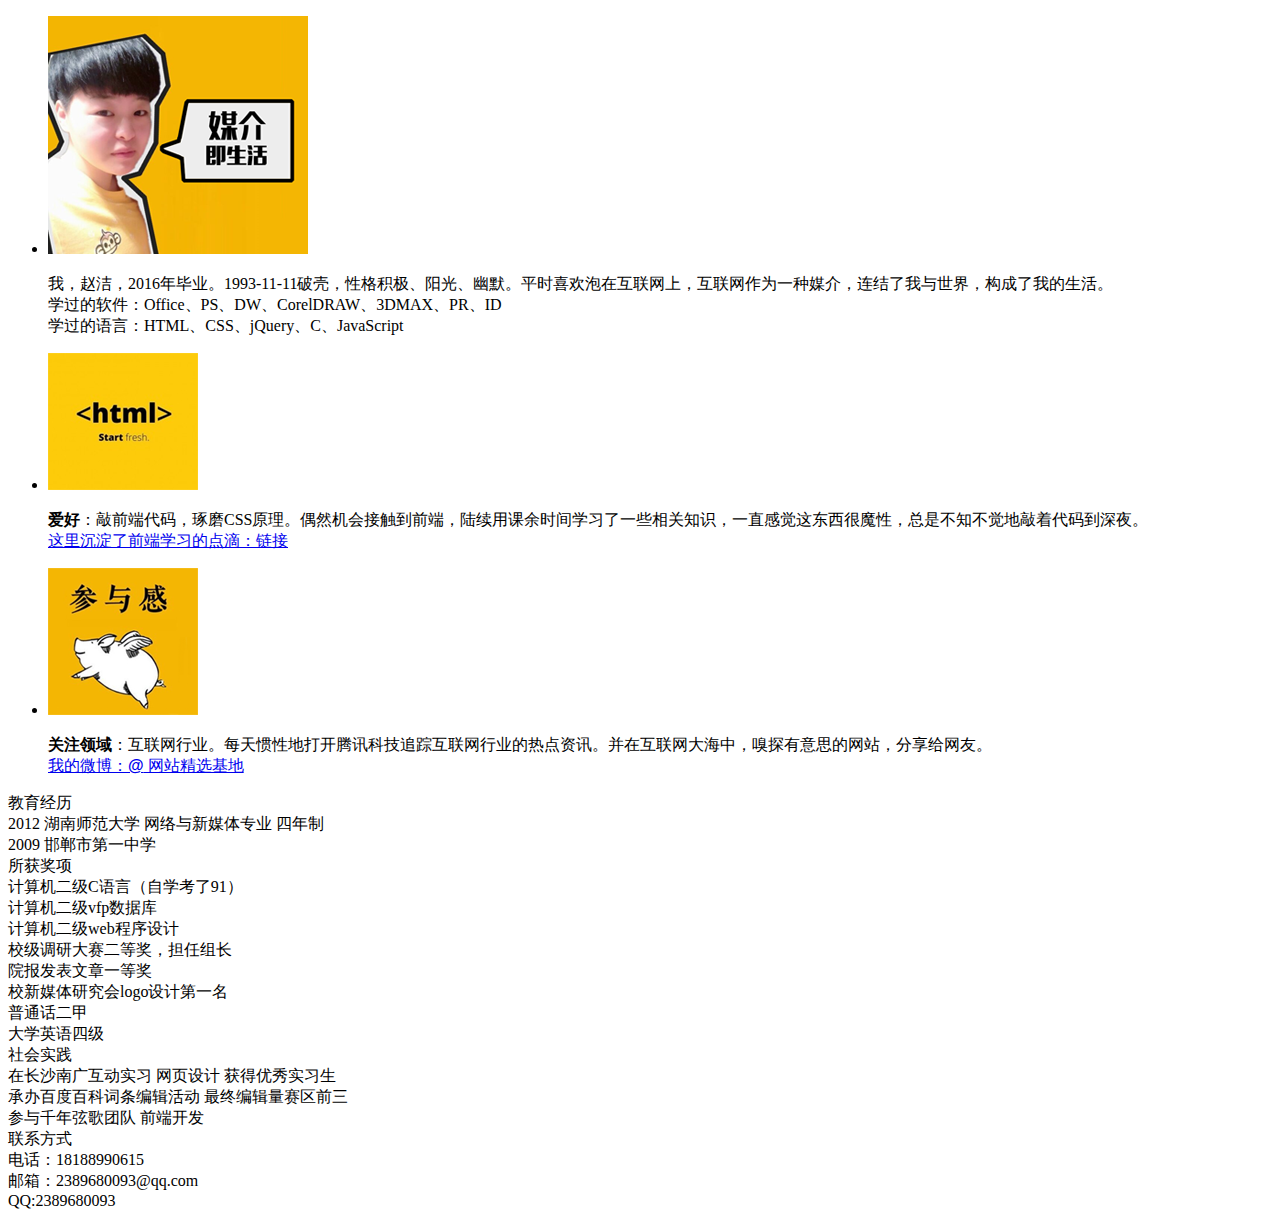
==== index.html @ ad36ebec "change" ====
<!doctype html>
<html lang="en">
<head>
	<meta charset="UTF-8">
	<title>简历页面</title>
	<link rel="stylesheet" type="text/css" href="stylesheets/style.css">
</head>
<body>
	<div class="head"></div>
	<div class="main">
		<div class="main_h">
			<div id="wrap">
	    	<ul>
		        <li id="left"><img src='images/main_h1.png' /><p>
					我，赵洁，2016年毕业。1993-11-11破壳，性格积极、阳光、幽默。平时喜欢泡在互联网上，互联网作为一种媒介，连结了我与世界，构成了我的生活。<br/>
					<span title='office办公、photoshop,dreamweaver,CorelDRAW,3DMAX,premier,Indesign'>学过的软件：Office、PS、DW、CorelDRAW、3DMAX、PR、ID<br/>
					学过的语言：HTML、CSS、jQuery、C、JavaScript</span>
		        </p></li>
		        <li id="center"><img src='images/main_h2.png' /><p>
		        	<b>爱好</b>：敲前端代码，琢磨CSS原理。偶然机会接触到前端，陆续用课余时间学习了一些相关知识，一直感觉这东西很魔性，总是不知不觉地敲着代码到深夜。
		        	<br/>
		        	<a href="http://www.w3cfuns.com/home.php?mod=space&uid=5464464&do=blog&view=me&from=space" target="_blank">这里沉淀了前端学习的点滴：链接
		        	<span class="span_mouseover"></span>
		        	</a>
		        </p></li>
		        <li id="right"><img src='images/main_h3.png' /><p>
		        	<b>关注领域</b>：互联网行业。每天惯性地打开腾讯科技追踪互联网行业的热点资讯。并在互联网大海中，嗅探有意思的网站，分享给网友。
		        	<br/>
		        	<a href="http://www.weibo.com/wangzhanjingxuanjidi" target="_blank">我的微博：<b style='font-family:"arial"'>@</b> 网站精选基地
		        	<span class="span_mouseover"></span>
		        	</a>
		        </p></li>
	    	</ul>
    		</div>
		</div>
		<div class="main_con">
			<div class='photo'></div>
			<div class="main_wrap">
				<div class="edu">
					<div class="edu_left left_font">教育经历</div>
					<div class="edu_right">
					<span class="year_tips">2012</span>
					湖南师范大学 网络与新媒体专业 四年制<br/>
					<span class="year_tips">2009</span>
					邯郸市第一中学
					<br/>
					</div>
				</div>
				<div class="award">
					<div class="photo_s ps1"></div>
					<div class="award_left left_font">所获奖项</div>
					<div class="award_right">
					计算机二级C语言（自学考了91）<br/>
					计算机二级vfp数据库<br/>
					计算机二级web程序设计<br/>
					校级调研大赛二等奖，担任组长<br/>
					院报发表文章一等奖<br/>
					校新媒体研究会logo设计第一名<br/>
					普通话二甲<br/>
					大学英语四级<br/>

					</div>
				</div>
				<div class="pratice">
					<div class="photo_s ps2"></div>
					<div class="pratice_left left_font">社会实践</div>
					<div class="pratice_right">
					在长沙南广互动实习 网页设计 获得优秀实习生<br/>
					承办百度百科词条编辑活动 最终编辑量赛区前三<br/>
					参与千年弦歌团队 前端开发<br/>
					</div>
				</div>
				<div class="tel">
					<div class="photo_s ps3"></div>
					<div class="tel_left left_font">联系方式</div>
					<div class="tel_right">
					电话：18188990615<br/>
					邮箱：2389680093@qq.com<br/>
					QQ:2389680093<br/>
					
					</div>
				</div>
			</div>
		</div>
	</div>
	<div class="foot">
	</div>
</body>
</html>
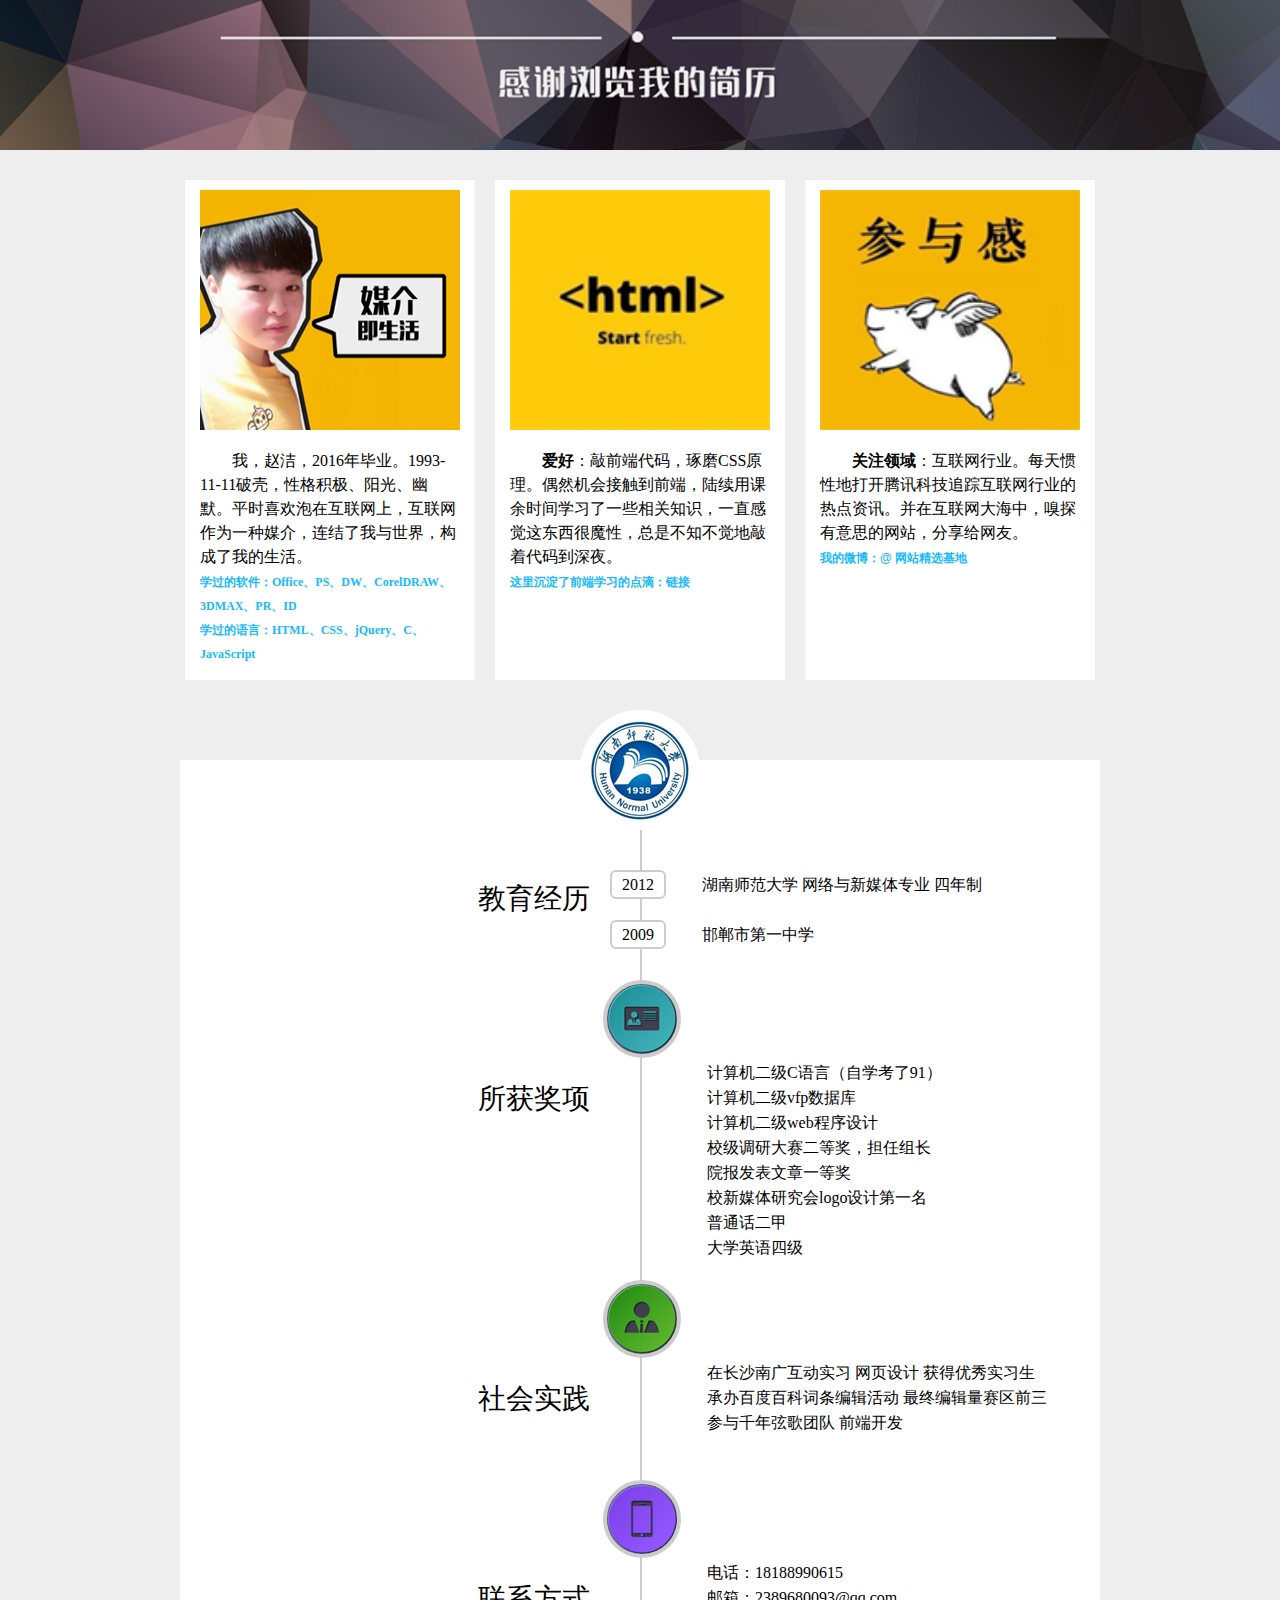
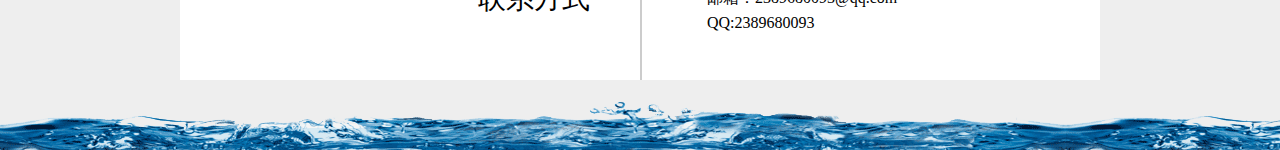
==== commit 8f0ea26d: "Merge remote-tracking branch 'origin/master'" ====
--- a/index.html
+++ b/index.html
@@ -3,7 +3,7 @@
 <head>
 	<meta charset="UTF-8">
 	<title>简历页面</title>
-	<link rel="stylesheet" type="text/css" href="stylesheets/style.css">
+	<link rel="stylesheet" type="text/css" href="stylesheets/styles.css">
 </head>
 <body>
 	<div class="head"></div>
--- a/stylesheets/styles.css
+++ b/stylesheets/styles.css
@@ -0,0 +1,208 @@
+*{margin:0; padding: 0; }
+.head{width:100%;
+	height: 150px;
+	 background:url('../images/8.png') no-repeat;
+	 background-attachment: fixed; 
+	 background-size:contain;
+	 position: relative;
+	}
+.head p{color: yellow; font-size: 30px;
+		display: inline-block;
+		position: absolute;
+		top: 50%;left: 50%;
+		margin-left: -120px;
+		margin-top:-20px;
+		}
+.main{
+	width: 100%;
+	height: auto;
+}
+.main_h{
+	width: 100%;
+	margin:0 auto;
+	height:auto;
+	background:#eee;
+	padding-bottom: 80px;
+}
+.main_h #wrap #left span{
+	font-size: 12px; line-height: 12px; color: rgba(23,186,255,1);
+	 font-weight: bolder;
+}
+ #wrap{ width: 930px;  margin: 0 auto; overflow: hidden; padding-top: 20px;
+ 	height: auto;}
+.main_h ul{list-style: none; padding: 0; margin: 0;  }
+.main_h li{background: white; width: 290px; 
+	float: left; margin:10px 10px; padding-bottom: 1000px; margin-bottom: -1000px;
+	 text-align: center; padding-top: 10px; }
+.main_h img{height: 240px; width: 260px;}
+.main_h p{text-align:left; padding: 15px; text-indent: 2em; font-size: 16px;
+line-height: 24px;}
+.main_h p a{text-decoration: none; color: rgba(23,186,255,1); font-weight: bolder;
+font-size: 12px; position: relative;}
+.span_mouseover{position:absolute; top:15px; left: 0; width: 0px; height: 2px;
+ background-color:rgba(23,186,255,1); transition:0.5s; }
+a:hover .span_mouseover{width: 100%;}
+
+.main_con{
+	width: 100%;
+	height: auto;
+	position: relative;
+	background: #eee;
+	padding-bottom: 20px;
+	font-family: '微软雅黑';
+}
+.photo{
+	height: 100px;
+	width: 100px;
+	background:url('../images/p1.png');
+	background-size: cover;
+	border-radius: 50%;
+	border: 10px solid white;
+	position: absolute;
+	top:-50px;
+	left: 50%;
+	margin-left: -60px;
+}
+.main_con .main_wrap{
+	margin: 0 auto;
+	/*border: 2px solid red;*/
+	width: 920px;
+/*	height: 1000px;
+*/	height: auto;
+	background: white;
+		
+}
+.main_con .main_wrap .edu{
+	width: 100%;
+	height: 150px;
+	padding-top: 70px;
+}
+.main_con .main_wrap .edu .edu_left{
+	width: 50%;
+	height: 100%;
+	float: left;
+	text-align: right;
+	padding: 10px 50px;
+	padding-top: 50px;
+	box-sizing:border-box;
+}
+.main_con .main_wrap .edu .edu_right{
+	width: 50%;
+	height: 100%;
+	float: left;
+	line-height: 50px;
+	border-left: 2px solid #ccc;
+	padding-top: 30px;
+	box-sizing:border-box;
+}
+.year_tips{
+	
+	position: relative;
+	left: -32px;
+	border: solid 2px #ccc;
+	background: #ffffff;
+	padding: 4px 10px;
+	border-radius: 6px;
+}
+.main_con .main_wrap .award{
+	width: 100%;
+	height: 300px;
+	position:relative;
+	
+}
+.main_con .main_wrap .award .award_left{
+	width: 50%;
+	height: 100%;
+	float: left;
+	text-align: right;
+	padding: 100px 50px;
+	box-sizing:border-box;
+
+}
+.main_con .main_wrap .award .award_right{
+	width: 50%;
+	height: 100%;
+	float: left;
+	line-height: 25px;
+	border-left: 2px solid #ccc;
+	padding-left: 65px;
+	padding-top: 80px;
+	box-sizing:border-box;
+}
+.photo_s{
+	height: 70px;
+	width: 70px;
+	border-radius: 50%;
+	border: 4px solid #ccc;
+	position: absolute;
+	left: 50%;
+	margin-left: -37.5px;
+}
+.ps1{
+	background:url('../images/p2.png');
+	background-size: cover;
+}
+.ps2{
+	background:url('../images/p3.png');
+	background-size: cover;
+}
+.ps3{
+	background:url('../images/p4.png');
+	background-size: cover;
+}
+.main_con .main_wrap .pratice{
+	width: 100%;
+	height: 200px;
+	position:relative;
+}
+.main_con .main_wrap .pratice .pratice_left{
+	width: 50%;
+	height: 100%;
+	float: left;
+	text-align: right;
+	padding: 100px 50px;
+	box-sizing:border-box;
+
+}
+.main_con .main_wrap .pratice .pratice_right{
+	width: 50%;
+	height: 100%;
+	float: left;
+	line-height: 25px;
+	border-left: 2px solid #ccc;
+	padding-left: 65px;
+	padding-top: 80px;
+	box-sizing:border-box;
+}
+.main_con .main_wrap .tel{
+	width: 100%;
+	height: 200px;
+	position:relative;
+}
+.main_con .main_wrap .tel .tel_left{
+	width: 50%;
+	height: 100%;
+	float: left;
+	text-align: right;
+	padding: 100px 50px;
+	box-sizing:border-box;
+
+}
+.main_con .main_wrap .tel .tel_right{
+	width: 50%;
+	height: 100%;
+	float: left;
+	line-height: 25px;
+	border-left: 2px solid #ccc;
+	padding-left: 65px;
+	padding-top: 80px;
+	box-sizing:border-box;
+}
+.left_font{
+	font-size: 28px;
+}
+
+.foot{
+	height: 50px;
+	background: url('../images/foot_top.png');
+}
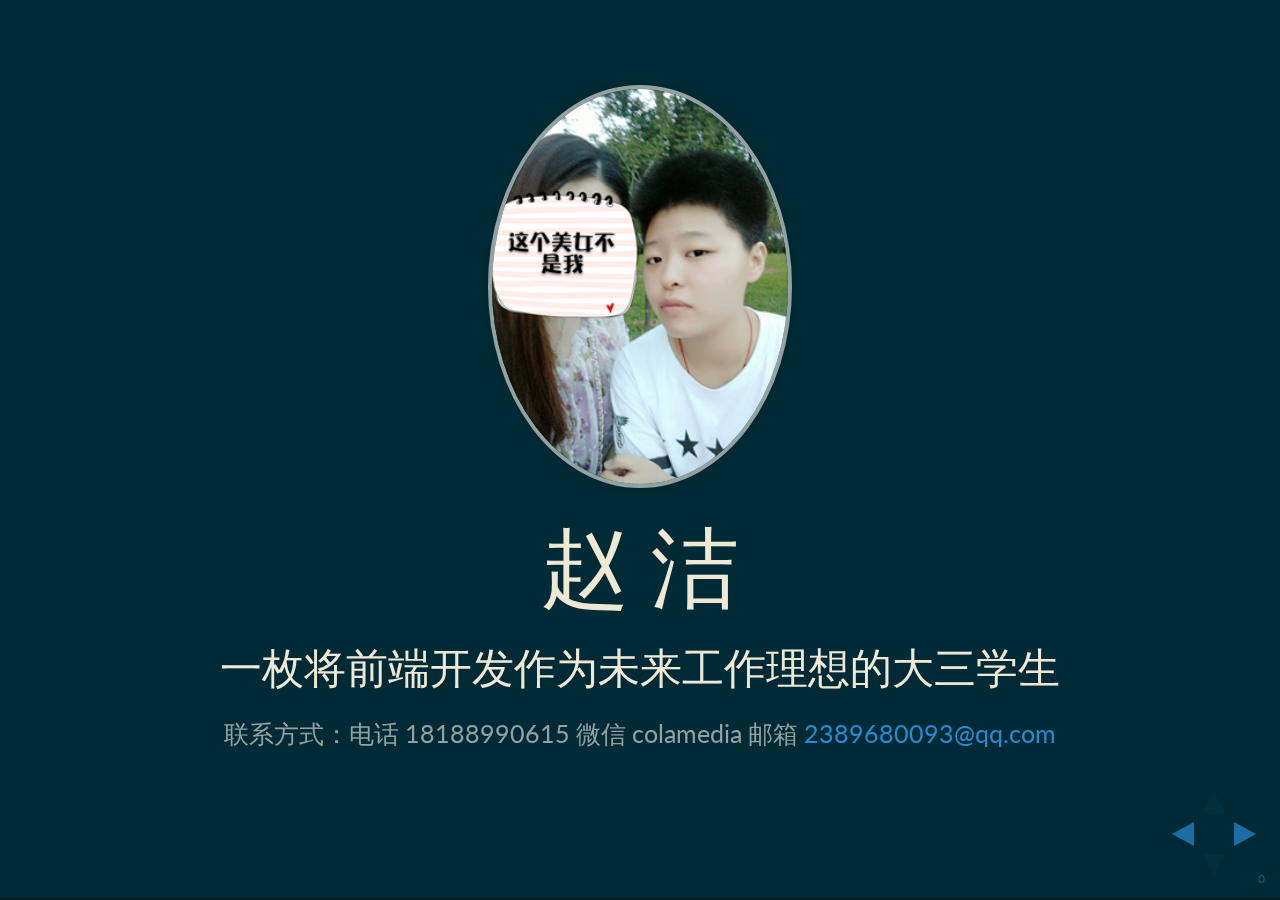
==== commit 338808f1: "new resume" ====
--- a/index.html
+++ b/index.html
@@ -1,89 +1,125 @@
 <!doctype html>
 <html lang="en">
-<head>
-	<meta charset="UTF-8">
-	<title>简历页面</title>
-	<link rel="stylesheet" type="text/css" href="stylesheets/styles.css">
-</head>
-<body>
-	<div class="head"></div>
-	<div class="main">
-		<div class="main_h">
-			<div id="wrap">
-	    	<ul>
-		        <li id="left"><img src='images/main_h1.png' /><p>
-					我，赵洁，2016年毕业。1993-11-11破壳，性格积极、阳光、幽默。平时喜欢泡在互联网上，互联网作为一种媒介，连结了我与世界，构成了我的生活。<br/>
-					<span title='office办公、photoshop,dreamweaver,CorelDRAW,3DMAX,premier,Indesign'>学过的软件：Office、PS、DW、CorelDRAW、3DMAX、PR、ID<br/>
-					学过的语言：HTML、CSS、jQuery、C、JavaScript</span>
-		        </p></li>
-		        <li id="center"><img src='images/main_h2.png' /><p>
-		        	<b>爱好</b>：敲前端代码，琢磨CSS原理。偶然机会接触到前端，陆续用课余时间学习了一些相关知识，一直感觉这东西很魔性，总是不知不觉地敲着代码到深夜。
-		        	<br/>
-		        	<a href="http://www.w3cfuns.com/home.php?mod=space&uid=5464464&do=blog&view=me&from=space" target="_blank">这里沉淀了前端学习的点滴：链接
-		        	<span class="span_mouseover"></span>
-		        	</a>
-		        </p></li>
-		        <li id="right"><img src='images/main_h3.png' /><p>
-		        	<b>关注领域</b>：互联网行业。每天惯性地打开腾讯科技追踪互联网行业的热点资讯。并在互联网大海中，嗅探有意思的网站，分享给网友。
-		        	<br/>
-		        	<a href="http://www.weibo.com/wangzhanjingxuanjidi" target="_blank">我的微博：<b style='font-family:"arial"'>@</b> 网站精选基地
-		        	<span class="span_mouseover"></span>
-		        	</a>
-		        </p></li>
-	    	</ul>
-    		</div>
-		</div>
-		<div class="main_con">
-			<div class='photo'></div>
-			<div class="main_wrap">
-				<div class="edu">
-					<div class="edu_left left_font">教育经历</div>
-					<div class="edu_right">
-					<span class="year_tips">2012</span>
-					湖南师范大学 网络与新媒体专业 四年制<br/>
-					<span class="year_tips">2009</span>
-					邯郸市第一中学
-					<br/>
-					</div>
-				</div>
-				<div class="award">
-					<div class="photo_s ps1"></div>
-					<div class="award_left left_font">所获奖项</div>
-					<div class="award_right">
-					计算机二级C语言（自学考了91）<br/>
-					计算机二级vfp数据库<br/>
-					计算机二级web程序设计<br/>
-					校级调研大赛二等奖，担任组长<br/>
-					院报发表文章一等奖<br/>
-					校新媒体研究会logo设计第一名<br/>
-					普通话二甲<br/>
-					大学英语四级<br/>
 
-					</div>
-				</div>
-				<div class="pratice">
-					<div class="photo_s ps2"></div>
-					<div class="pratice_left left_font">社会实践</div>
-					<div class="pratice_right">
-					在长沙南广互动实习 网页设计 获得优秀实习生<br/>
-					承办百度百科词条编辑活动 最终编辑量赛区前三<br/>
-					参与千年弦歌团队 前端开发<br/>
-					</div>
-				</div>
-				<div class="tel">
-					<div class="photo_s ps3"></div>
-					<div class="tel_left left_font">联系方式</div>
-					<div class="tel_right">
-					电话：18188990615<br/>
-					邮箱：2389680093@qq.com<br/>
-					QQ:2389680093<br/>
-					
-					</div>
-				</div>
+	<head>
+		<meta charset="utf-8">
+
+		<title>简历</title>
+
+		<meta name="description" content="A resume of ZhaoJie and thanks for reveal.js framework">
+		<meta name="author" content="zhaoJie">
+
+		<meta name="apple-mobile-web-app-capable" content="yes" />
+		<meta name="apple-mobile-web-app-status-bar-style" content="black-translucent" />
+
+		<meta name="viewport" content="width=device-width, initial-scale=1.0, maximum-scale=1.0, user-scalable=no, minimal-ui">
+
+		<link rel="stylesheet" href="css/reveal.css">
+		<link rel="stylesheet" href="css/theme/moon.css" id="theme">
+
+		<!-- Printing and PDF exports -->
+		<script>
+			var link = document.createElement( 'link' );
+			link.rel = 'stylesheet';
+			link.type = 'text/css';
+			link.href = window.location.search.match( /print-pdf/gi ) ? 'css/print/pdf.css' : 'css/print/paper.css';
+			document.getElementsByTagName( 'head' )[0].appendChild( link );
+		</script>
+
+		<!--[if lt IE 9]>
+		<script src="lib/js/html5shiv.js"></script>
+		<![endif]-->
+	</head>
+
+	<body>
+
+		<div class="reveal">
+			<div class="slides">
+				<section>
+					<img src="images/me.jpg" />
+					<h2>赵 洁</h2>
+					<h4>一枚将前端开发作为未来工作理想的大三学生</h4>
+					<p>
+						<small>联系方式：电话 18188990615 微信 colamedia 邮箱 <a href="mailto:2389680093@qq.com">2389680093@qq.com</a></small>
+					</p>
+				</section>
+
+				<section>
+					<h2>学习经历</h2>
+					<h4>湖南师范大学<br/>
+						新媒体与信息网络专业（2012-2016）</h4>
+					<p>主要课程：网络技术基础、移动互联网技术、网页设计、Access数据库、C语言；新媒体理论、网络互动、网络传播学、新媒体经营、电子商务；Photoshop图像处理、3DMAX动画制作、视频剪辑与后期特效等；</p>
+				
+				</section>
+					<section>
+						<h2>已学的前端技能</h2>
+						<p>HTML、CSS(3)、javascript</p>
+						<p>可快速的手写代码(通常用sublime text3)将设计稿转成网页，并添加网页交互</p>
+					</section>
+				<section>
+					<h2>证书与荣誉</h2>
+					<p>
+						全国计算机等考二级C语言、全国计算机等考二级vfp数据库、全国计算机等考二级web程序设计（自学考了91）；省级学术刊物发表关于新媒体论文；
+					</p>
+				</section>
+
+				<section>
+					<h2>实习经历</h2>
+					<p>
+						<em>2014.7-2014.9</em>　在长沙南广互动有限公司实习网页设计
+					</p>
+					<p>
+					<em>2015.5-2015.8</em>　在湖南广电总台实习新媒体运营　　　
+					</p>
+					<p>
+					<em>2014.5-2014.7</em>　在湖南大学千年弦歌团队做前端开发　
+					</p>
+				</section>
+
+				<section>
+					<h2>其它说明</h2>
+					<p class="ano_instruction">
+						学习前端的道路上看过很多国内普及前端的书和视频教程，也啃过国外的大部头。然而，自学get到的知识像一粒粒珠子一样分散且进步较慢，希望芒果互娱能给予我一个关于前端开发的实习机会，我一定带着十二分热情参与到部门工作中，踏实认真的完成每一个任务，使知识珠子能够通过实践经验串联起来。
+					</p>
+					<p class="ano_instruction">PS.大四11月底开学，且开学后仅每周五下午有课，因此可跟团队长期实习。</p>
+				</section>
+				<section style="text-align: left;">
+					<h1>Thanks!</h1>
+					<h3>真诚希望HR能给我一个技术实习的机会，加入到芒果互娱大家庭中，让梦想在芒果互娱启航。</h3>
+				</section>
 			</div>
 		</div>
-	</div>
-	<div class="foot">
-	</div>
-</body>
-</html>+
+		<script src="lib/js/head.min.js"></script>
+		<script src="js/reveal.js"></script>
+
+		<script>
+
+			// Full list of configuration options available at:
+			// https://github.com/hakimel/reveal.js#configuration
+			Reveal.initialize({
+				controls: true,
+				progress: true,
+				history: true,
+				center: true,
+
+				transition: 'slide', // none/fade/slide/convex/concave/zoom
+ // Enable slide navigation via mouse wheel
+                mouseWheel: true,
+				loop: true,
+                slideNumber: true,
+				// Optional reveal.js plugins
+				dependencies: [
+					{ src: 'lib/js/classList.js', condition: function() { return !document.body.classList; } },
+					{ src: 'plugin/markdown/marked.js', condition: function() { return !!document.querySelector( '[data-markdown]' ); } },
+					{ src: 'plugin/markdown/markdown.js', condition: function() { return !!document.querySelector( '[data-markdown]' ); } },
+					{ src: 'plugin/highlight/highlight.js', async: true, condition: function() { return !!document.querySelector( 'pre code' ); }, callback: function() { hljs.initHighlightingOnLoad(); } },
+					{ src: 'plugin/zoom-js/zoom.js', async: true },
+					{ src: 'plugin/notes/notes.js', async: true }
+				]
+			});
+
+		</script>
+
+	</body>
+</html>
--- a/css/reveal.css
+++ b/css/reveal.css
@@ -0,0 +1,1141 @@
+/*!
+ * reveal.js
+ * http://lab.hakim.se/reveal-js
+ * MIT licensed
+ *
+ * Copyright (C) 2015 Hakim El Hattab, http://hakim.se
+ */
+/*********************************************
+ * RESET STYLES
+ *********************************************/
+html, body, .reveal div, .reveal span, .reveal applet, .reveal object, .reveal iframe, .reveal h1, .reveal h2, .reveal h3, .reveal h4, .reveal h5, .reveal h6, .reveal p, .reveal blockquote, .reveal pre, .reveal a, .reveal abbr, .reveal acronym, .reveal address, .reveal big, .reveal cite, .reveal code, .reveal del, .reveal dfn, .reveal em, .reveal img, .reveal ins, .reveal kbd, .reveal q, .reveal s, .reveal samp, .reveal small, .reveal strike, .reveal strong, .reveal sub, .reveal sup, .reveal tt, .reveal var, .reveal b, .reveal u, .reveal center, .reveal dl, .reveal dt, .reveal dd, .reveal ol, .reveal ul, .reveal li, .reveal fieldset, .reveal form, .reveal label, .reveal legend, .reveal table, .reveal caption, .reveal tbody, .reveal tfoot, .reveal thead, .reveal tr, .reveal th, .reveal td, .reveal article, .reveal aside, .reveal canvas, .reveal details, .reveal embed, .reveal figure, .reveal figcaption, .reveal footer, .reveal header, .reveal hgroup, .reveal menu, .reveal nav, .reveal output, .reveal ruby, .reveal section, .reveal summary, .reveal time, .reveal mark, .reveal audio, video {
+  margin: 0;
+  padding: 0;
+  border: 0;
+  font-size: 100%;
+  font: inherit;
+  vertical-align: baseline; }
+
+.reveal article, .reveal aside, .reveal details, .reveal figcaption, .reveal figure, .reveal footer, .reveal header, .reveal hgroup, .reveal menu, .reveal nav, .reveal section {
+  display: block; }
+
+/*********************************************
+ * GLOBAL STYLES
+ *********************************************/
+html, body {
+  width: 100%;
+  height: 100%;
+  overflow: hidden; }
+
+body {
+  position: relative;
+  line-height: 1;
+  background-color: #fff;
+  color: #000; }
+
+::-moz-selection {
+  background: #FF5E99;
+  color: #fff;
+  text-shadow: none; }
+
+::selection {
+  background: #FF5E99;
+  color: #fff;
+  text-shadow: none; }
+
+/*********************************************
+ * VIEW FRAGMENTS
+ *********************************************/
+.reveal .slides section .fragment {
+  opacity: 0;
+  visibility: hidden;
+  -webkit-transition: all 0.2s ease;
+          transition: all 0.2s ease; }
+  .reveal .slides section .fragment.visible {
+    opacity: 1;
+    visibility: visible; }
+
+.reveal .slides section .fragment.grow {
+  opacity: 1;
+  visibility: visible; }
+  .reveal .slides section .fragment.grow.visible {
+    -webkit-transform: scale(1.3);
+        -ms-transform: scale(1.3);
+            transform: scale(1.3); }
+
+.reveal .slides section .fragment.shrink {
+  opacity: 1;
+  visibility: visible; }
+  .reveal .slides section .fragment.shrink.visible {
+    -webkit-transform: scale(0.7);
+        -ms-transform: scale(0.7);
+            transform: scale(0.7); }
+
+.reveal .slides section .fragment.zoom-in {
+  -webkit-transform: scale(0.1);
+      -ms-transform: scale(0.1);
+          transform: scale(0.1); }
+  .reveal .slides section .fragment.zoom-in.visible {
+    -webkit-transform: scale(1);
+        -ms-transform: scale(1);
+            transform: scale(1); }
+
+.reveal .slides section .fragment.roll-in {
+  -webkit-transform: rotateX(90deg);
+          transform: rotateX(90deg); }
+  .reveal .slides section .fragment.roll-in.visible {
+    -webkit-transform: rotateX(0);
+            transform: rotateX(0); }
+
+.reveal .slides section .fragment.fade-out {
+  opacity: 1;
+  visibility: visible; }
+  .reveal .slides section .fragment.fade-out.visible {
+    opacity: 0;
+    visibility: hidden; }
+
+.reveal .slides section .fragment.semi-fade-out {
+  opacity: 1;
+  visibility: visible; }
+  .reveal .slides section .fragment.semi-fade-out.visible {
+    opacity: 0.5;
+    visibility: visible; }
+
+.reveal .slides section .fragment.strike {
+  opacity: 1; }
+  .reveal .slides section .fragment.strike.visible {
+    text-decoration: line-through; }
+
+.reveal .slides section .fragment.current-visible {
+  opacity: 0;
+  visibility: hidden; }
+  .reveal .slides section .fragment.current-visible.current-fragment {
+    opacity: 1;
+    visibility: visible; }
+
+.reveal .slides section .fragment.highlight-red, .reveal .slides section .fragment.highlight-current-red, .reveal .slides section .fragment.highlight-green, .reveal .slides section .fragment.highlight-current-green, .reveal .slides section .fragment.highlight-blue, .reveal .slides section .fragment.highlight-current-blue {
+  opacity: 1;
+  visibility: visible; }
+
+.reveal .slides section .fragment.highlight-red.visible {
+  color: #ff2c2d; }
+
+.reveal .slides section .fragment.highlight-green.visible {
+  color: #17ff2e; }
+
+.reveal .slides section .fragment.highlight-blue.visible {
+  color: #1b91ff; }
+
+.reveal .slides section .fragment.highlight-current-red.current-fragment {
+  color: #ff2c2d; }
+
+.reveal .slides section .fragment.highlight-current-green.current-fragment {
+  color: #17ff2e; }
+
+.reveal .slides section .fragment.highlight-current-blue.current-fragment {
+  color: #1b91ff; }
+
+/*********************************************
+ * DEFAULT ELEMENT STYLES
+ *********************************************/
+/* Fixes issue in Chrome where italic fonts did not appear when printing to PDF */
+.reveal:after {
+  content: '';
+  font-style: italic; }
+
+.reveal iframe {
+  z-index: 1; }
+
+/** Prevents layering issues in certain browser/transition combinations */
+.reveal a {
+  position: relative; }
+
+.reveal .stretch {
+  max-width: none;
+  max-height: none; }
+
+.reveal pre.stretch code {
+  height: 100%;
+  max-height: 100%;
+  -moz-box-sizing: border-box;
+       box-sizing: border-box; }
+
+/*********************************************
+ * CONTROLS
+ *********************************************/
+.reveal .controls {
+  display: none;
+  position: fixed;
+  width: 110px;
+  height: 110px;
+  z-index: 30;
+  right: 10px;
+  bottom: 10px;
+  -webkit-user-select: none; }
+
+.reveal .controls div {
+  position: absolute;
+  opacity: 0.05;
+  width: 0;
+  height: 0;
+  border: 12px solid transparent;
+  -webkit-transform: scale(0.9999);
+      -ms-transform: scale(0.9999);
+          transform: scale(0.9999);
+  -webkit-transition: all 0.2s ease;
+          transition: all 0.2s ease;
+  -webkit-tap-highlight-color: rgba(0, 0, 0, 0); }
+
+.reveal .controls div.enabled {
+  opacity: 0.7;
+  cursor: pointer; }
+
+.reveal .controls div.enabled:active {
+  margin-top: 1px; }
+
+.reveal .controls div.navigate-left {
+  top: 42px;
+  border-right-width: 22px;
+  border-right-color: #000; }
+
+.reveal .controls div.navigate-left.fragmented {
+  opacity: 0.3; }
+
+.reveal .controls div.navigate-right {
+  left: 74px;
+  top: 42px;
+  border-left-width: 22px;
+  border-left-color: #000; }
+
+.reveal .controls div.navigate-right.fragmented {
+  opacity: 0.3; }
+
+.reveal .controls div.navigate-up {
+  left: 42px;
+  border-bottom-width: 22px;
+  border-bottom-color: #000; }
+
+.reveal .controls div.navigate-up.fragmented {
+  opacity: 0.3; }
+
+.reveal .controls div.navigate-down {
+  left: 42px;
+  top: 74px;
+  border-top-width: 22px;
+  border-top-color: #000; }
+
+.reveal .controls div.navigate-down.fragmented {
+  opacity: 0.3; }
+
+/*********************************************
+ * PROGRESS BAR
+ *********************************************/
+.reveal .progress {
+  position: fixed;
+  display: none;
+  height: 3px;
+  width: 100%;
+  bottom: 0;
+  left: 0;
+  z-index: 10;
+  background-color: rgba(0, 0, 0, 0.2); }
+
+.reveal .progress:after {
+  content: '';
+  display: block;
+  position: absolute;
+  height: 20px;
+  width: 100%;
+  top: -20px; }
+
+.reveal .progress span {
+  display: block;
+  height: 100%;
+  width: 0px;
+  background-color: #000;
+  -webkit-transition: width 800ms cubic-bezier(0.26, 0.86, 0.44, 0.985);
+          transition: width 800ms cubic-bezier(0.26, 0.86, 0.44, 0.985); }
+
+/*********************************************
+ * SLIDE NUMBER
+ *********************************************/
+.reveal .slide-number {
+  position: fixed;
+  display: block;
+  right: 15px;
+  bottom: 15px;
+  opacity: 0.5;
+  z-index: 31;
+  font-size: 12px; }
+
+/*********************************************
+ * SLIDES
+ *********************************************/
+.reveal {
+  position: relative;
+  width: 100%;
+  height: 100%;
+  -ms-touch-action: none;
+      touch-action: none; }
+
+.reveal .slides {
+  position: absolute;
+  width: 100%;
+  height: 100%;
+  top: 0;
+  right: 0;
+  bottom: 0;
+  left: 0;
+  margin: auto;
+  overflow: visible;
+  z-index: 1;
+  text-align: center;
+  -webkit-perspective: 600px;
+          perspective: 600px;
+  -webkit-perspective-origin: 50% 40%;
+          perspective-origin: 50% 40%; }
+
+.reveal .slides > section {
+  -ms-perspective: 600px; }
+
+.reveal .slides > section, .reveal .slides > section > section {
+  display: none;
+  position: absolute;
+  width: 100%;
+  padding: 20px 0px;
+  z-index: 10;
+  -webkit-transform-style: preserve-3d;
+          transform-style: preserve-3d;
+  -webkit-transition: -webkit-transform-origin 800ms cubic-bezier(0.26, 0.86, 0.44, 0.985), -webkit-transform 800ms cubic-bezier(0.26, 0.86, 0.44, 0.985), visibility 800ms cubic-bezier(0.26, 0.86, 0.44, 0.985), opacity 800ms cubic-bezier(0.26, 0.86, 0.44, 0.985);
+          transition: -ms-transform-origin 800ms cubic-bezier(0.26, 0.86, 0.44, 0.985), transform 800ms cubic-bezier(0.26, 0.86, 0.44, 0.985), visibility 800ms cubic-bezier(0.26, 0.86, 0.44, 0.985), opacity 800ms cubic-bezier(0.26, 0.86, 0.44, 0.985);
+          transition: transform-origin 800ms cubic-bezier(0.26, 0.86, 0.44, 0.985), transform 800ms cubic-bezier(0.26, 0.86, 0.44, 0.985), visibility 800ms cubic-bezier(0.26, 0.86, 0.44, 0.985), opacity 800ms cubic-bezier(0.26, 0.86, 0.44, 0.985); }
+
+/* Global transition speed settings */
+.reveal[data-transition-speed="fast"] .slides section {
+  -webkit-transition-duration: 400ms;
+          transition-duration: 400ms; }
+
+.reveal[data-transition-speed="slow"] .slides section {
+  -webkit-transition-duration: 1200ms;
+          transition-duration: 1200ms; }
+
+/* Slide-specific transition speed overrides */
+.reveal .slides section[data-transition-speed="fast"] {
+  -webkit-transition-duration: 400ms;
+          transition-duration: 400ms; }
+
+.reveal .slides section[data-transition-speed="slow"] {
+  -webkit-transition-duration: 1200ms;
+          transition-duration: 1200ms; }
+
+.reveal .slides > section.stack {
+  padding-top: 0;
+  padding-bottom: 0; }
+
+.reveal .slides > section.present, .reveal .slides > section > section.present {
+  display: block;
+  z-index: 11;
+  opacity: 1; }
+
+.reveal.center, .reveal.center .slides, .reveal.center .slides section {
+  min-height: 0 !important; }
+
+/* Don't allow interaction with invisible slides */
+.reveal .slides > section.future, .reveal .slides > section > section.future, .reveal .slides > section.past, .reveal .slides > section > section.past {
+  pointer-events: none; }
+
+.reveal.overview .slides > section, .reveal.overview .slides > section > section {
+  pointer-events: auto; }
+
+.reveal .slides > section.past, .reveal .slides > section.future, .reveal .slides > section > section.past, .reveal .slides > section > section.future {
+  opacity: 0; }
+
+/*********************************************
+ * SLIDE TRANSITION
+ * Aliased 'linear' for backwards compatibility
+ *********************************************/
+.reveal.slide section, .reveal.linear section {
+  -webkit-backface-visibility: hidden;
+          backface-visibility: hidden; }
+
+.reveal .slides > section[data-transition=slide].past, .reveal.slide .slides > section:not([data-transition]).past, .reveal .slides > section[data-transition=linear].past, .reveal.linear .slides > section:not([data-transition]).past {
+  -webkit-transform: translate(-150%, 0);
+      -ms-transform: translate(-150%, 0);
+          transform: translate(-150%, 0); }
+
+.reveal .slides > section[data-transition=slide].future, .reveal.slide .slides > section:not([data-transition]).future, .reveal .slides > section[data-transition=linear].future, .reveal.linear .slides > section:not([data-transition]).future {
+  -webkit-transform: translate(150%, 0);
+      -ms-transform: translate(150%, 0);
+          transform: translate(150%, 0); }
+
+.reveal .slides > section > section[data-transition=slide].past, .reveal.slide .slides > section > section:not([data-transition]).past, .reveal .slides > section > section[data-transition=linear].past, .reveal.linear .slides > section > section:not([data-transition]).past {
+  -webkit-transform: translate(0, -150%);
+      -ms-transform: translate(0, -150%);
+          transform: translate(0, -150%); }
+
+.reveal .slides > section > section[data-transition=slide].future, .reveal.slide .slides > section > section:not([data-transition]).future, .reveal .slides > section > section[data-transition=linear].future, .reveal.linear .slides > section > section:not([data-transition]).future {
+  -webkit-transform: translate(0, 150%);
+      -ms-transform: translate(0, 150%);
+          transform: translate(0, 150%); }
+
+/*********************************************
+ * CONVEX TRANSITION
+ * Aliased 'default' for backwards compatibility
+ *********************************************/
+.reveal .slides > section[data-transition=default].past, .reveal.default .slides > section:not([data-transition]).past, .reveal .slides > section[data-transition=convex].past, .reveal.convex .slides > section:not([data-transition]).past {
+  -webkit-transform: translate3d(-100%, 0, 0) rotateY(-90deg) translate3d(-100%, 0, 0);
+          transform: translate3d(-100%, 0, 0) rotateY(-90deg) translate3d(-100%, 0, 0); }
+
+.reveal .slides > section[data-transition=default].future, .reveal.default .slides > section:not([data-transition]).future, .reveal .slides > section[data-transition=convex].future, .reveal.convex .slides > section:not([data-transition]).future {
+  -webkit-transform: translate3d(100%, 0, 0) rotateY(90deg) translate3d(100%, 0, 0);
+          transform: translate3d(100%, 0, 0) rotateY(90deg) translate3d(100%, 0, 0); }
+
+.reveal .slides > section > section[data-transition=default].past, .reveal.default .slides > section > section:not([data-transition]).past, .reveal .slides > section > section[data-transition=convex].past, .reveal.convex .slides > section > section:not([data-transition]).past {
+  -webkit-transform: translate3d(0, -300px, 0) rotateX(70deg) translate3d(0, -300px, 0);
+          transform: translate3d(0, -300px, 0) rotateX(70deg) translate3d(0, -300px, 0); }
+
+.reveal .slides > section > section[data-transition=default].future, .reveal.default .slides > section > section:not([data-transition]).future, .reveal .slides > section > section[data-transition=convex].future, .reveal.convex .slides > section > section:not([data-transition]).future {
+  -webkit-transform: translate3d(0, 300px, 0) rotateX(-70deg) translate3d(0, 300px, 0);
+          transform: translate3d(0, 300px, 0) rotateX(-70deg) translate3d(0, 300px, 0); }
+
+/*********************************************
+ * CONCAVE TRANSITION
+ *********************************************/
+.reveal .slides > section[data-transition=concave].past, .reveal.concave .slides > section:not([data-transition]).past {
+  -webkit-transform: translate3d(-100%, 0, 0) rotateY(90deg) translate3d(-100%, 0, 0);
+          transform: translate3d(-100%, 0, 0) rotateY(90deg) translate3d(-100%, 0, 0); }
+
+.reveal .slides > section[data-transition=concave].future, .reveal.concave .slides > section:not([data-transition]).future {
+  -webkit-transform: translate3d(100%, 0, 0) rotateY(-90deg) translate3d(100%, 0, 0);
+          transform: translate3d(100%, 0, 0) rotateY(-90deg) translate3d(100%, 0, 0); }
+
+.reveal .slides > section > section[data-transition=concave].past, .reveal.concave .slides > section > section:not([data-transition]).past {
+  -webkit-transform: translate3d(0, -80%, 0) rotateX(-70deg) translate3d(0, -80%, 0);
+          transform: translate3d(0, -80%, 0) rotateX(-70deg) translate3d(0, -80%, 0); }
+
+.reveal .slides > section > section[data-transition=concave].future, .reveal.concave .slides > section > section:not([data-transition]).future {
+  -webkit-transform: translate3d(0, 80%, 0) rotateX(70deg) translate3d(0, 80%, 0);
+          transform: translate3d(0, 80%, 0) rotateX(70deg) translate3d(0, 80%, 0); }
+
+/*********************************************
+ * ZOOM TRANSITION
+ *********************************************/
+.reveal .slides > section[data-transition=zoom], .reveal.zoom .slides > section:not([data-transition]) {
+  -webkit-transition-timing-function: ease;
+          transition-timing-function: ease; }
+
+.reveal .slides > section[data-transition=zoom].past, .reveal.zoom .slides > section:not([data-transition]).past {
+  visibility: hidden;
+  -webkit-transform: scale(16);
+      -ms-transform: scale(16);
+          transform: scale(16); }
+
+.reveal .slides > section[data-transition=zoom].future, .reveal.zoom .slides > section:not([data-transition]).future {
+  visibility: hidden;
+  -webkit-transform: scale(0.2);
+      -ms-transform: scale(0.2);
+          transform: scale(0.2); }
+
+.reveal .slides > section > section[data-transition=zoom].past, .reveal.zoom .slides > section > section:not([data-transition]).past {
+  -webkit-transform: translate(0, -150%);
+      -ms-transform: translate(0, -150%);
+          transform: translate(0, -150%); }
+
+.reveal .slides > section > section[data-transition=zoom].future, .reveal.zoom .slides > section > section:not([data-transition]).future {
+  -webkit-transform: translate(0, 150%);
+      -ms-transform: translate(0, 150%);
+          transform: translate(0, 150%); }
+
+/*********************************************
+ * CUBE TRANSITION
+ *********************************************/
+.reveal.cube .slides {
+  -webkit-perspective: 1300px;
+          perspective: 1300px; }
+
+.reveal.cube .slides section {
+  padding: 30px;
+  min-height: 700px;
+  -webkit-backface-visibility: hidden;
+          backface-visibility: hidden;
+  -moz-box-sizing: border-box;
+       box-sizing: border-box; }
+
+.reveal.center.cube .slides section {
+  min-height: 0; }
+
+.reveal.cube .slides section:not(.stack):before {
+  content: '';
+  position: absolute;
+  display: block;
+  width: 100%;
+  height: 100%;
+  left: 0;
+  top: 0;
+  background: rgba(0, 0, 0, 0.1);
+  border-radius: 4px;
+  -webkit-transform: translateZ(-20px);
+          transform: translateZ(-20px); }
+
+.reveal.cube .slides section:not(.stack):after {
+  content: '';
+  position: absolute;
+  display: block;
+  width: 90%;
+  height: 30px;
+  left: 5%;
+  bottom: 0;
+  background: none;
+  z-index: 1;
+  border-radius: 4px;
+  box-shadow: 0px 95px 25px rgba(0, 0, 0, 0.2);
+  -webkit-transform: translateZ(-90px) rotateX(65deg);
+          transform: translateZ(-90px) rotateX(65deg); }
+
+.reveal.cube .slides > section.stack {
+  padding: 0;
+  background: none; }
+
+.reveal.cube .slides > section.past {
+  -webkit-transform-origin: 100% 0%;
+      -ms-transform-origin: 100% 0%;
+          transform-origin: 100% 0%;
+  -webkit-transform: translate3d(-100%, 0, 0) rotateY(-90deg);
+          transform: translate3d(-100%, 0, 0) rotateY(-90deg); }
+
+.reveal.cube .slides > section.future {
+  -webkit-transform-origin: 0% 0%;
+      -ms-transform-origin: 0% 0%;
+          transform-origin: 0% 0%;
+  -webkit-transform: translate3d(100%, 0, 0) rotateY(90deg);
+          transform: translate3d(100%, 0, 0) rotateY(90deg); }
+
+.reveal.cube .slides > section > section.past {
+  -webkit-transform-origin: 0% 100%;
+      -ms-transform-origin: 0% 100%;
+          transform-origin: 0% 100%;
+  -webkit-transform: translate3d(0, -100%, 0) rotateX(90deg);
+          transform: translate3d(0, -100%, 0) rotateX(90deg); }
+
+.reveal.cube .slides > section > section.future {
+  -webkit-transform-origin: 0% 0%;
+      -ms-transform-origin: 0% 0%;
+          transform-origin: 0% 0%;
+  -webkit-transform: translate3d(0, 100%, 0) rotateX(-90deg);
+          transform: translate3d(0, 100%, 0) rotateX(-90deg); }
+
+/*********************************************
+ * PAGE TRANSITION
+ *********************************************/
+.reveal.page .slides {
+  -webkit-perspective-origin: 0% 50%;
+          perspective-origin: 0% 50%;
+  -webkit-perspective: 3000px;
+          perspective: 3000px; }
+
+.reveal.page .slides section {
+  padding: 30px;
+  min-height: 700px;
+  -moz-box-sizing: border-box;
+       box-sizing: border-box; }
+
+.reveal.page .slides section.past {
+  z-index: 12; }
+
+.reveal.page .slides section:not(.stack):before {
+  content: '';
+  position: absolute;
+  display: block;
+  width: 100%;
+  height: 100%;
+  left: 0;
+  top: 0;
+  background: rgba(0, 0, 0, 0.1);
+  -webkit-transform: translateZ(-20px);
+          transform: translateZ(-20px); }
+
+.reveal.page .slides section:not(.stack):after {
+  content: '';
+  position: absolute;
+  display: block;
+  width: 90%;
+  height: 30px;
+  left: 5%;
+  bottom: 0;
+  background: none;
+  z-index: 1;
+  border-radius: 4px;
+  box-shadow: 0px 95px 25px rgba(0, 0, 0, 0.2);
+  -webkit-transform: translateZ(-90px) rotateX(65deg); }
+
+.reveal.page .slides > section.stack {
+  padding: 0;
+  background: none; }
+
+.reveal.page .slides > section.past {
+  -webkit-transform-origin: 0% 0%;
+      -ms-transform-origin: 0% 0%;
+          transform-origin: 0% 0%;
+  -webkit-transform: translate3d(-40%, 0, 0) rotateY(-80deg);
+          transform: translate3d(-40%, 0, 0) rotateY(-80deg); }
+
+.reveal.page .slides > section.future {
+  -webkit-transform-origin: 100% 0%;
+      -ms-transform-origin: 100% 0%;
+          transform-origin: 100% 0%;
+  -webkit-transform: translate3d(0, 0, 0);
+          transform: translate3d(0, 0, 0); }
+
+.reveal.page .slides > section > section.past {
+  -webkit-transform-origin: 0% 0%;
+      -ms-transform-origin: 0% 0%;
+          transform-origin: 0% 0%;
+  -webkit-transform: translate3d(0, -40%, 0) rotateX(80deg);
+          transform: translate3d(0, -40%, 0) rotateX(80deg); }
+
+.reveal.page .slides > section > section.future {
+  -webkit-transform-origin: 0% 100%;
+      -ms-transform-origin: 0% 100%;
+          transform-origin: 0% 100%;
+  -webkit-transform: translate3d(0, 0, 0);
+          transform: translate3d(0, 0, 0); }
+
+/*********************************************
+ * FADE TRANSITION
+ *********************************************/
+.reveal .slides section[data-transition=fade], .reveal.fade .slides section:not([data-transition]), .reveal.fade .slides > section > section:not([data-transition]) {
+  -webkit-transform: none;
+      -ms-transform: none;
+          transform: none;
+  -webkit-transition: opacity 0.5s;
+          transition: opacity 0.5s; }
+
+.reveal.fade.overview .slides section, .reveal.fade.overview .slides > section > section {
+  -webkit-transition: none;
+          transition: none; }
+
+/*********************************************
+ * NO TRANSITION
+ *********************************************/
+.reveal .slides section[data-transition=none], .reveal.none .slides section:not([data-transition]) {
+  -webkit-transform: none;
+      -ms-transform: none;
+          transform: none;
+  -webkit-transition: none;
+          transition: none; }
+
+/*********************************************
+ * OVERVIEW
+ *********************************************/
+.reveal.overview .slides {
+  -webkit-perspective-origin: 50% 50%;
+          perspective-origin: 50% 50%;
+  -webkit-perspective: 700px;
+          perspective: 700px; }
+
+.reveal.overview .slides section {
+  height: 700px;
+  overflow: hidden;
+  opacity: 1 !important;
+  visibility: visible !important;
+  cursor: pointer;
+  background: rgba(0, 0, 0, 0.1);
+  -moz-box-sizing: border-box;
+       box-sizing: border-box; }
+
+.reveal.overview .slides section, .reveal.overview-deactivating .slides section {
+  -webkit-transition: none !important;
+          transition: none !important; }
+
+.reveal.overview .slides section .fragment {
+  opacity: 1; }
+
+.reveal.overview .slides section:after, .reveal.overview .slides section:before {
+  display: none !important; }
+
+.reveal.overview .slides section > section {
+  opacity: 1;
+  cursor: pointer; }
+
+.reveal.overview .slides section:hover {
+  background: rgba(0, 0, 0, 0.3); }
+
+.reveal.overview .slides section.present {
+  background: rgba(0, 0, 0, 0.3); }
+
+.reveal.overview .slides > section.stack {
+  padding: 0;
+  top: 0 !important;
+  background: none;
+  overflow: visible; }
+
+/*********************************************
+ * PAUSED MODE
+ *********************************************/
+.reveal .pause-overlay {
+  position: absolute;
+  top: 0;
+  left: 0;
+  width: 100%;
+  height: 100%;
+  background: black;
+  visibility: hidden;
+  opacity: 0;
+  z-index: 100;
+  -webkit-transition: all 1s ease;
+          transition: all 1s ease; }
+
+.reveal.paused .pause-overlay {
+  visibility: visible;
+  opacity: 1; }
+
+/*********************************************
+ * FALLBACK
+ *********************************************/
+.no-transforms {
+  overflow-y: auto; }
+
+.no-transforms .reveal .slides {
+  position: relative;
+  width: 80%;
+  height: auto !important;
+  top: 0;
+  left: 50%;
+  margin: 0;
+  text-align: center; }
+
+.no-transforms .reveal .controls, .no-transforms .reveal .progress {
+  display: none !important; }
+
+.no-transforms .reveal .slides section {
+  display: block !important;
+  opacity: 1 !important;
+  position: relative !important;
+  height: auto;
+  min-height: 0;
+  top: 0;
+  left: -50%;
+  margin: 70px 0;
+  -webkit-transform: none;
+      -ms-transform: none;
+          transform: none; }
+
+.no-transforms .reveal .slides section section {
+  left: 0; }
+
+.reveal .no-transition, .reveal .no-transition * {
+  -webkit-transition: none !important;
+          transition: none !important; }
+
+/*********************************************
+ * PER-SLIDE BACKGROUNDS
+ *********************************************/
+.reveal > .backgrounds {
+  position: absolute;
+  width: 100%;
+  height: 100%;
+  top: 0;
+  left: 0;
+  -webkit-perspective: 600px;
+          perspective: 600px; }
+
+.reveal .slide-background {
+  display: none;
+  position: absolute;
+  width: 100%;
+  height: 100%;
+  opacity: 0;
+  visibility: hidden;
+  background-color: rgba(0, 0, 0, 0);
+  background-position: 50% 50%;
+  background-repeat: no-repeat;
+  background-size: cover;
+  -webkit-transition: all 800ms cubic-bezier(0.26, 0.86, 0.44, 0.985);
+          transition: all 800ms cubic-bezier(0.26, 0.86, 0.44, 0.985); }
+
+.reveal .slide-background.stack {
+  display: block; }
+
+.reveal .slide-background.present {
+  opacity: 1;
+  visibility: visible; }
+
+.print-pdf .reveal .slide-background {
+  opacity: 1 !important;
+  visibility: visible !important; }
+
+/* Video backgrounds */
+.reveal .slide-background video {
+  position: absolute;
+  width: 100%;
+  height: 100%;
+  max-width: none;
+  max-height: none;
+  top: 0;
+  left: 0; }
+
+/* Immediate transition style */
+.reveal[data-background-transition=none] > .backgrounds .slide-background, .reveal > .backgrounds .slide-background[data-background-transition=none] {
+  -webkit-transition: none;
+          transition: none; }
+
+/* Slide */
+.reveal[data-background-transition=slide] > .backgrounds .slide-background, .reveal > .backgrounds .slide-background[data-background-transition=slide] {
+  opacity: 1;
+  -webkit-backface-visibility: hidden;
+          backface-visibility: hidden; }
+
+.reveal[data-background-transition=slide] > .backgrounds .slide-background.past, .reveal > .backgrounds .slide-background.past[data-background-transition=slide] {
+  -webkit-transform: translate(-100%, 0);
+      -ms-transform: translate(-100%, 0);
+          transform: translate(-100%, 0); }
+
+.reveal[data-background-transition=slide] > .backgrounds .slide-background.future, .reveal > .backgrounds .slide-background.future[data-background-transition=slide] {
+  -webkit-transform: translate(100%, 0);
+      -ms-transform: translate(100%, 0);
+          transform: translate(100%, 0); }
+
+.reveal[data-background-transition=slide] > .backgrounds .slide-background > .slide-background.past, .reveal > .backgrounds .slide-background > .slide-background.past[data-background-transition=slide] {
+  -webkit-transform: translate(0, -100%);
+      -ms-transform: translate(0, -100%);
+          transform: translate(0, -100%); }
+
+.reveal[data-background-transition=slide] > .backgrounds .slide-background > .slide-background.future, .reveal > .backgrounds .slide-background > .slide-background.future[data-background-transition=slide] {
+  -webkit-transform: translate(0, 100%);
+      -ms-transform: translate(0, 100%);
+          transform: translate(0, 100%); }
+
+/* Convex */
+.reveal[data-background-transition=convex] > .backgrounds .slide-background.past, .reveal > .backgrounds .slide-background.past[data-background-transition=convex] {
+  opacity: 0;
+  -webkit-transform: translate3d(-100%, 0, 0) rotateY(-90deg) translate3d(-100%, 0, 0);
+          transform: translate3d(-100%, 0, 0) rotateY(-90deg) translate3d(-100%, 0, 0); }
+
+.reveal[data-background-transition=convex] > .backgrounds .slide-background.future, .reveal > .backgrounds .slide-background.future[data-background-transition=convex] {
+  opacity: 0;
+  -webkit-transform: translate3d(100%, 0, 0) rotateY(90deg) translate3d(100%, 0, 0);
+          transform: translate3d(100%, 0, 0) rotateY(90deg) translate3d(100%, 0, 0); }
+
+.reveal[data-background-transition=convex] > .backgrounds .slide-background > .slide-background.past, .reveal > .backgrounds .slide-background > .slide-background.past[data-background-transition=convex] {
+  opacity: 0;
+  -webkit-transform: translate3d(0, -100%, 0) rotateX(90deg) translate3d(0, -100%, 0);
+          transform: translate3d(0, -100%, 0) rotateX(90deg) translate3d(0, -100%, 0); }
+
+.reveal[data-background-transition=convex] > .backgrounds .slide-background > .slide-background.future, .reveal > .backgrounds .slide-background > .slide-background.future[data-background-transition=convex] {
+  opacity: 0;
+  -webkit-transform: translate3d(0, 100%, 0) rotateX(-90deg) translate3d(0, 100%, 0);
+          transform: translate3d(0, 100%, 0) rotateX(-90deg) translate3d(0, 100%, 0); }
+
+/* Concave */
+.reveal[data-background-transition=concave] > .backgrounds .slide-background.past, .reveal > .backgrounds .slide-background.past[data-background-transition=concave] {
+  opacity: 0;
+  -webkit-transform: translate3d(-100%, 0, 0) rotateY(90deg) translate3d(-100%, 0, 0);
+          transform: translate3d(-100%, 0, 0) rotateY(90deg) translate3d(-100%, 0, 0); }
+
+.reveal[data-background-transition=concave] > .backgrounds .slide-background.future, .reveal > .backgrounds .slide-background.future[data-background-transition=concave] {
+  opacity: 0;
+  -webkit-transform: translate3d(100%, 0, 0) rotateY(-90deg) translate3d(100%, 0, 0);
+          transform: translate3d(100%, 0, 0) rotateY(-90deg) translate3d(100%, 0, 0); }
+
+.reveal[data-background-transition=concave] > .backgrounds .slide-background > .slide-background.past, .reveal > .backgrounds .slide-background > .slide-background.past[data-background-transition=concave] {
+  opacity: 0;
+  -webkit-transform: translate3d(0, -100%, 0) rotateX(-90deg) translate3d(0, -100%, 0);
+          transform: translate3d(0, -100%, 0) rotateX(-90deg) translate3d(0, -100%, 0); }
+
+.reveal[data-background-transition=concave] > .backgrounds .slide-background > .slide-background.future, .reveal > .backgrounds .slide-background > .slide-background.future[data-background-transition=concave] {
+  opacity: 0;
+  -webkit-transform: translate3d(0, 100%, 0) rotateX(90deg) translate3d(0, 100%, 0);
+          transform: translate3d(0, 100%, 0) rotateX(90deg) translate3d(0, 100%, 0); }
+
+/* Zoom */
+.reveal[data-background-transition=zoom] > .backgrounds .slide-background, .reveal > .backgrounds .slide-background[data-background-transition=zoom] {
+  -webkit-transition-timing-function: ease;
+          transition-timing-function: ease; }
+
+.reveal[data-background-transition=zoom] > .backgrounds .slide-background.past, .reveal > .backgrounds .slide-background.past[data-background-transition=zoom] {
+  opacity: 0;
+  visibility: hidden;
+  -webkit-transform: scale(16);
+      -ms-transform: scale(16);
+          transform: scale(16); }
+
+.reveal[data-background-transition=zoom] > .backgrounds .slide-background.future, .reveal > .backgrounds .slide-background.future[data-background-transition=zoom] {
+  opacity: 0;
+  visibility: hidden;
+  -webkit-transform: scale(0.2);
+      -ms-transform: scale(0.2);
+          transform: scale(0.2); }
+
+.reveal[data-background-transition=zoom] > .backgrounds .slide-background > .slide-background.past, .reveal > .backgrounds .slide-background > .slide-background.past[data-background-transition=zoom] {
+  opacity: 0;
+  visibility: hidden;
+  -webkit-transform: scale(16);
+      -ms-transform: scale(16);
+          transform: scale(16); }
+
+.reveal[data-background-transition=zoom] > .backgrounds .slide-background > .slide-background.future, .reveal > .backgrounds .slide-background > .slide-background.future[data-background-transition=zoom] {
+  opacity: 0;
+  visibility: hidden;
+  -webkit-transform: scale(0.2);
+      -ms-transform: scale(0.2);
+          transform: scale(0.2); }
+
+/* Global transition speed settings */
+.reveal[data-transition-speed="fast"] > .backgrounds .slide-background {
+  -webkit-transition-duration: 400ms;
+          transition-duration: 400ms; }
+
+.reveal[data-transition-speed="slow"] > .backgrounds .slide-background {
+  -webkit-transition-duration: 1200ms;
+          transition-duration: 1200ms; }
+
+/*********************************************
+ * RTL SUPPORT
+ *********************************************/
+.reveal.rtl .slides, .reveal.rtl .slides h1, .reveal.rtl .slides h2, .reveal.rtl .slides h3, .reveal.rtl .slides h4, .reveal.rtl .slides h5, .reveal.rtl .slides h6 {
+  direction: rtl;
+  font-family: sans-serif; }
+
+.reveal.rtl pre, .reveal.rtl code {
+  direction: ltr; }
+
+.reveal.rtl ol, .reveal.rtl ul {
+  text-align: right; }
+
+.reveal.rtl .progress span {
+  float: right; }
+
+/*********************************************
+ * PARALLAX BACKGROUND
+ *********************************************/
+.reveal.has-parallax-background .backgrounds {
+  -webkit-transition: all 0.8s ease;
+          transition: all 0.8s ease; }
+
+/* Global transition speed settings */
+.reveal.has-parallax-background[data-transition-speed="fast"] .backgrounds {
+  -webkit-transition-duration: 400ms;
+          transition-duration: 400ms; }
+
+.reveal.has-parallax-background[data-transition-speed="slow"] .backgrounds {
+  -webkit-transition-duration: 1200ms;
+          transition-duration: 1200ms; }
+
+/*********************************************
+ * LINK PREVIEW OVERLAY
+ *********************************************/
+.reveal .overlay {
+  position: absolute;
+  top: 0;
+  left: 0;
+  width: 100%;
+  height: 100%;
+  z-index: 1000;
+  background: rgba(0, 0, 0, 0.9);
+  opacity: 0;
+  visibility: hidden;
+  -webkit-transition: all 0.3s ease;
+          transition: all 0.3s ease; }
+
+.reveal .overlay.visible {
+  opacity: 1;
+  visibility: visible; }
+
+.reveal .overlay .spinner {
+  position: absolute;
+  display: block;
+  top: 50%;
+  left: 50%;
+  width: 32px;
+  height: 32px;
+  margin: -16px 0 0 -16px;
+  z-index: 10;
+  background-image: url([data-uri]%2F%2F%2F6%2Bvr8nJybW1tcDAwOjo6Nvb26ioqKOjo7Ozs%2FLy8vz8%2FAAAAAAAAAAAACH%2FC05FVFNDQVBFMi4wAwEAAAAh%2FhpDcmVhdGVkIHdpdGggYWpheGxvYWQuaW5mbwAh%[base64]%2FV%2FnmOM82XiHRLYKhKP1oZmADdEAAAh%2BQQJCgAAACwAAAAAIAAgAAAE6hDISWlZpOrNp1lGNRSdRpDUolIGw5RUYhhHukqFu8DsrEyqnWThGvAmhVlteBvojpTDDBUEIFwMFBRAmBkSgOrBFZogCASwBDEY%2FCZSg7GSE0gSCjQBMVG023xWBhklAnoEdhQEfyNqMIcKjhRsjEdnezB%2BA4k8gTwJhFuiW4dokXiloUepBAp5qaKpp6%2BHo7aWW54wl7obvEe0kRuoplCGepwSx2jJvqHEmGt6whJpGpfJCHmOoNHKaHx61WiSR92E4lbFoq%2BB6QDtuetcaBPnW6%2BO7wDHpIiK9SaVK5GgV543tzjgGcghAgAh%[base64]%2B%2BG%2Bw48edZPK%2BM6hLJpQg484enXIdQFSS1u6UhksENEQAAIfkECQoAAAAsAAAAACAAIAAABOcQyEmpGKLqzWcZRVUQnZYg1aBSh2GUVEIQ2aQOE%2BG%2BcD4ntpWkZQj1JIiZIogDFFyHI0UxQwFugMSOFIPJftfVAEoZLBbcLEFhlQiqGp1Vd140AUklUN3eCA51C1EWMzMCezCBBmkxVIVHBWd3HHl9JQOIJSdSnJ0TDKChCwUJjoWMPaGqDKannasMo6WnM562R5YluZRwur0wpgqZE7NKUm%2BFNRPIhjBJxKZteWuIBMN4zRMIVIhffcgojwCF117i4nlLnY5ztRLsnOk%2BaV%2BoJY7V7m76PdkS4trKcdg0Zc0tTcKkRAAAIfkECQoAAAAsAAAAACAAIAAABO4QyEkpKqjqzScpRaVkXZWQEximw1BSCUEIlDohrft6cpKCk5xid5MNJTaAIkekKGQkWyKHkvhKsR7ARmitkAYDYRIbUQRQjWBwJRzChi9CRlBcY1UN4g0%[base64]%[base64]%2BE71SRQeyqUToLA7VxF0JDyIQh%2FMVVPMt1ECZlfcjZJ9mIKoaTl1MRIl5o4CUKXOwmyrCInCKqcWtvadL2SYhyASyNDJ0uIiRMDjI0Fd30%2FiI2UA5GSS5UDj2l6NoqgOgN4gksEBgYFf0FDqKgHnyZ9OX8HrgYHdHpcHQULXAS2qKpENRg7eAMLC7kTBaixUYFkKAzWAAnLC7FLVxLWDBLKCwaKTULgEwbLA4hJtOkSBNqITT3xEgfLpBtzE%2FjiuL04RGEBgwWhShRgQExHBAAh%2BQQJCgAAACwAAAAAIAAgAAAE7xDISWlSqerNpyJKhWRdlSAVoVLCWk6JKlAqAavhO9UkUHsqlE6CwO1cRdCQ8iEIfzFVTzLdRAmZX3I2SfZiCqGk5dTESJeaOAlClzsJsqwiJwiqnFrb2nS9kmIcgEsjQydLiIlHehhpejaIjzh9eomSjZR%[base64]%2BE71SRQeyqUToLA7VxF0JDyIQh%[base64]%2BE71SRQeyqUToLA7VxF0JDyIQh%2FMVVPMt1ECZlfcjZJ9mIKoaTl1MRIl5o4CUKXOwmyrCInCKqcWtvadL2SYhyASyNDJ0uIiUd6GAULDJCRiXo1CpGXDJOUjY%2BYip9DhToJA4RBLwMLCwVDfRgbBAaqqoZ1XBMHswsHtxtFaH1iqaoGNgAIxRpbFAgfPQSqpbgGBqUD1wBXeCYp1AYZ19JJOYgH1KwA4UBvQwXUBxPqVD9L3sbp2BNk2xvvFPJd%2BMFCN6HAAIKgNggY0KtEBAAh%[base64]%2BvsYMDAzZQPC9VCNkDWUhGkuE5PxJNwiUK4UfLzOlD4WvzAHaoG9nxPi5d%2BjYUqfAhhykOFwJWiAAAIfkECQoAAAAsAAAAACAAIAAABPAQyElpUqnqzaciSoVkXVUMFaFSwlpOCcMYlErAavhOMnNLNo8KsZsMZItJEIDIFSkLGQoQTNhIsFehRww2CQLKF0tYGKYSg%2BygsZIuNqJksKgbfgIGepNo2cIUB3V1B3IvNiBYNQaDSTtfhhx0CwVPI0UJe0%2Bbm4g5VgcGoqOcnjmjqDSdnhgEoamcsZuXO1aWQy8KAwOAuTYYGwi7w5h%2BKr0SJ8MFihpNbx%2B4Erq7BYBuzsdiH1jCAzoSfl0rVirNbRXlBBlLX%2BBP0XJLAPGzTkAuAOqb0WT5AH7OcdCm5B8TgRwSRKIHQtaLCwg1RAAAOwAAAAAAAAAAAA%3D%3D);
+  visibility: visible;
+  opacity: 0.6;
+  -webkit-transition: all 0.3s ease;
+          transition: all 0.3s ease; }
+
+.reveal .overlay header {
+  position: absolute;
+  left: 0;
+  top: 0;
+  width: 100%;
+  height: 40px;
+  z-index: 2;
+  border-bottom: 1px solid #222; }
+
+.reveal .overlay header a {
+  display: inline-block;
+  width: 40px;
+  height: 40px;
+  padding: 0 10px;
+  float: right;
+  opacity: 0.6;
+  -moz-box-sizing: border-box;
+       box-sizing: border-box; }
+
+.reveal .overlay header a:hover {
+  opacity: 1; }
+
+.reveal .overlay header a .icon {
+  display: inline-block;
+  width: 20px;
+  height: 20px;
+  background-position: 50% 50%;
+  background-size: 100%;
+  background-repeat: no-repeat; }
+
+.reveal .overlay header a.close .icon {
+  background-image: url([data-uri]); }
+
+.reveal .overlay header a.external .icon {
+  background-image: url([data-uri]); }
+
+.reveal .overlay .viewport {
+  position: absolute;
+  top: 40px;
+  right: 0;
+  bottom: 0;
+  left: 0; }
+
+.reveal .overlay.overlay-preview .viewport iframe {
+  width: 100%;
+  height: 100%;
+  max-width: 100%;
+  max-height: 100%;
+  border: 0;
+  opacity: 0;
+  visibility: hidden;
+  -webkit-transition: all 0.3s ease;
+          transition: all 0.3s ease; }
+
+.reveal .overlay.overlay-preview.loaded .viewport iframe {
+  opacity: 1;
+  visibility: visible; }
+
+.reveal .overlay.overlay-preview.loaded .spinner {
+  opacity: 0;
+  visibility: hidden;
+  -webkit-transform: scale(0.2);
+      -ms-transform: scale(0.2);
+          transform: scale(0.2); }
+
+.reveal .overlay.overlay-help .viewport {
+  overflow: auto;
+  color: #fff; }
+
+.reveal .overlay.overlay-help .viewport .viewport-inner {
+  width: 600px;
+  margin: 0 auto;
+  padding: 60px;
+  text-align: center;
+  letter-spacing: normal; }
+
+.reveal .overlay.overlay-help .viewport .viewport-inner .title {
+  font-size: 20px; }
+
+.reveal .overlay.overlay-help .viewport .viewport-inner table {
+  border: 1px solid #fff;
+  border-collapse: collapse;
+  font-size: 14px; }
+
+.reveal .overlay.overlay-help .viewport .viewport-inner table th, .reveal .overlay.overlay-help .viewport .viewport-inner table td {
+  width: 200px;
+  padding: 10px;
+  border: 1px solid #fff;
+  vertical-align: middle; }
+
+.reveal .overlay.overlay-help .viewport .viewport-inner table th {
+  padding-top: 20px;
+  padding-bottom: 20px; }
+
+/*********************************************
+ * PLAYBACK COMPONENT
+ *********************************************/
+.reveal .playback {
+  position: fixed;
+  left: 15px;
+  bottom: 15px;
+  z-index: 30;
+  cursor: pointer;
+  -webkit-transition: all 400ms ease;
+          transition: all 400ms ease; }
+
+.reveal.overview .playback {
+  opacity: 0;
+  visibility: hidden; }
+
+/*********************************************
+ * ROLLING LINKS
+ *********************************************/
+.reveal .roll {
+  display: inline-block;
+  line-height: 1.2;
+  overflow: hidden;
+  vertical-align: top;
+  -webkit-perspective: 400px;
+          perspective: 400px;
+  -webkit-perspective-origin: 50% 50%;
+          perspective-origin: 50% 50%; }
+
+.reveal .roll:hover {
+  background: none;
+  text-shadow: none; }
+
+.reveal .roll span {
+  display: block;
+  position: relative;
+  padding: 0 2px;
+  pointer-events: none;
+  -webkit-transition: all 400ms ease;
+          transition: all 400ms ease;
+  -webkit-transform-origin: 50% 0%;
+      -ms-transform-origin: 50% 0%;
+          transform-origin: 50% 0%;
+  -webkit-transform-style: preserve-3d;
+          transform-style: preserve-3d;
+  -webkit-backface-visibility: hidden;
+          backface-visibility: hidden; }
+
+.reveal .roll:hover span {
+  background: rgba(0, 0, 0, 0.5);
+  -webkit-transform: translate3d(0px, 0px, -45px) rotateX(90deg);
+          transform: translate3d(0px, 0px, -45px) rotateX(90deg); }
+
+.reveal .roll span:after {
+  content: attr(data-title);
+  display: block;
+  position: absolute;
+  left: 0;
+  top: 0;
+  padding: 0 2px;
+  -webkit-backface-visibility: hidden;
+          backface-visibility: hidden;
+  -webkit-transform-origin: 50% 0%;
+      -ms-transform-origin: 50% 0%;
+          transform-origin: 50% 0%;
+  -webkit-transform: translate3d(0px, 110%, 0px) rotateX(-90deg);
+          transform: translate3d(0px, 110%, 0px) rotateX(-90deg); }
+
+/*********************************************
+ * SPEAKER NOTES
+ *********************************************/
+.reveal aside.notes {
+  display: none; }
+
+/*********************************************
+ * ZOOM PLUGIN
+ *********************************************/
+.zoomed .reveal *, .zoomed .reveal *:before, .zoomed .reveal *:after {
+  -webkit-backface-visibility: visible !important;
+          backface-visibility: visible !important; }
+
+.zoomed .reveal .progress, .zoomed .reveal .controls {
+  opacity: 0; }
+
+.zoomed .reveal .roll span {
+  background: none; }
+
+.zoomed .reveal .roll span:after {
+  visibility: hidden; }
--- a/css/theme/moon.css
+++ b/css/theme/moon.css
@@ -0,0 +1,267 @@
+@import url(../../lib/font/league-gothic/league-gothic.css);
+@import url(https://fonts.googleapis.com/css?family=Lato:400,700,400italic,700italic);
+
+html * {
+  color-profile: sRGB;
+  rendering-intent: auto;
+ }
+ .ano_instruction{
+  text-align: left; text-indent: 2em;
+ }
+
+/*********************************************
+ * GLOBAL STYLES
+ *********************************************/
+body {
+  background: #002b36;
+  background-color: #002b36; }
+
+.reveal {
+  font-family: 'Lato', sans-serif;
+  font-size: 36px;
+  font-weight: normal;
+  color: #93a1a1; }
+
+::selection {
+  color: #fff;
+  background: #d33682;
+  text-shadow: none; }
+
+.reveal .slides > section, .reveal .slides > section > section {
+  line-height: 1.3;
+  font-weight: inherit; }
+
+/*********************************************
+ * HEADERS
+ *********************************************/
+.reveal h1, .reveal h2, .reveal h3, .reveal h4, .reveal h5, .reveal h6 {
+  margin: 0 0 20px 0;
+  color: #eee8d5;
+  font-family: "微软雅黑";
+  font-weight: normal;
+  line-height: 1.2;
+  letter-spacing: normal;
+  text-transform: uppercase;
+  text-shadow: none;
+  word-wrap: break-word; }
+
+.reveal h1 {
+  font-size: 3.77em; }
+
+.reveal h2 {
+  font-size: 2.11em; }
+
+.reveal h3 {
+  font-size: 1.55em; }
+
+.reveal h4 {
+  font-size: 1em; }
+  .reveal h5 {
+  font-size: 0.8em; }
+
+.reveal h1 {
+  text-shadow: none; }
+
+/*********************************************
+ * OTHER
+ *********************************************/
+.reveal p {
+  margin: 20px 0;
+  line-height: 1.3; }
+
+/* Ensure certain elements are never larger than the slide itself */
+.reveal img, .reveal video, .reveal iframe {
+  max-width: 95%;
+  max-height: 95%;
+ }
+
+.reveal strong, .reveal b {
+  font-weight: bold; }
+
+.reveal em {
+  font-style: italic; }
+
+.reveal ol, .reveal dl, .reveal ul {
+  display: inline-block;
+  text-align: left;
+  margin: 0 0 0 1em; }
+
+.reveal ol {
+  list-style-type: decimal; }
+
+.reveal ul {
+  list-style-type: disc; }
+
+.reveal ul ul {
+  list-style-type: square; }
+
+.reveal ul ul ul {
+  list-style-type: circle; }
+
+.reveal ul ul, .reveal ul ol, .reveal ol ol, .reveal ol ul {
+  display: block;
+  margin-left: 40px; }
+
+.reveal dt {
+  font-weight: bold; }
+
+.reveal dd {
+  margin-left: 40px; }
+
+.reveal q, .reveal blockquote {
+  quotes: none; }
+
+.reveal blockquote {
+  display: block;
+  position: relative;
+  width: 70%;
+  margin: 20px auto;
+  padding: 5px;
+  font-style: italic;
+  background: rgba(255, 255, 255, 0.05);
+  box-shadow: 0px 0px 2px rgba(0, 0, 0, 0.2); }
+
+.reveal blockquote p:first-child, .reveal blockquote p:last-child {
+  display: inline-block; }
+
+.reveal q {
+  font-style: italic; }
+
+.reveal pre {
+  display: block;
+  position: relative;
+  width: 90%;
+  margin: 20px auto;
+  text-align: left;
+  font-size: 0.55em;
+  font-family: monospace;
+  line-height: 1.2em;
+  word-wrap: break-word;
+  box-shadow: 0px 0px 6px rgba(0, 0, 0, 0.3); }
+
+.reveal code {
+  font-family: monospace; }
+
+.reveal pre code {
+  display: block;
+  padding: 5px;
+  overflow: auto;
+  max-height: 400px;
+  word-wrap: normal;
+  background: #3F3F3F;
+  color: #DCDCDC; }
+
+.reveal table {
+  margin: auto;
+  border-collapse: collapse;
+  border-spacing: 0; }
+
+.reveal table th {
+  font-weight: bold; }
+
+.reveal table th, .reveal table td {
+  text-align: left;
+  padding: 0.2em 0.5em 0.2em 0.5em;
+  border-bottom: 1px solid; }
+
+.reveal table tr:last-child td {
+  border-bottom: none; }
+
+.reveal sup {
+  vertical-align: super; }
+
+.reveal sub {
+  vertical-align: sub; }
+
+.reveal small {
+  display: inline-block;
+  font-size: 0.6em;
+  line-height: 1.2em;
+  vertical-align: top; }
+
+.reveal small * {
+  vertical-align: top; }
+
+/*********************************************
+ * LINKS
+ *********************************************/
+.reveal a {
+  color: #268bd2;
+  text-decoration: none;
+  -webkit-transition: color 0.15s ease;
+  -moz-transition: color 0.15s ease;
+  transition: color 0.15s ease; }
+
+.reveal a:hover {
+  color: #78bae6;
+  text-shadow: none;
+  border: none; }
+
+.reveal .roll span:after {
+  color: #fff;
+  background: #1a6291; }
+
+/*********************************************
+ * IMAGES
+ *********************************************/
+.reveal section img {
+  margin: 15px 0px;
+  background: rgba(255, 255, 255, 0.12);
+  border: 4px solid #93a1a1;
+  box-shadow: 0 0 10px rgba(0, 0, 0, 0.15);
+  border-radius: 50%; }
+
+.reveal a img {
+  -webkit-transition: all 0.15s linear;
+  -moz-transition: all 0.15s linear;
+  transition: all 0.15s linear; }
+
+.reveal a:hover img {
+  background: rgba(255, 255, 255, 0.2);
+  border-color: #268bd2;
+  box-shadow: 0 0 20px rgba(0, 0, 0, 0.55); }
+
+/*********************************************
+ * NAVIGATION CONTROLS
+ *********************************************/
+.reveal .controls div.navigate-left, .reveal .controls div.navigate-left.enabled {
+  border-right-color: #268bd2; }
+
+.reveal .controls div.navigate-right, .reveal .controls div.navigate-right.enabled {
+  border-left-color: #268bd2; }
+
+.reveal .controls div.navigate-up, .reveal .controls div.navigate-up.enabled {
+  border-bottom-color: #268bd2; }
+
+.reveal .controls div.navigate-down, .reveal .controls div.navigate-down.enabled {
+  border-top-color: #268bd2; }
+
+.reveal .controls div.navigate-left.enabled:hover {
+  border-right-color: #78bae6; }
+
+.reveal .controls div.navigate-right.enabled:hover {
+  border-left-color: #78bae6; }
+
+.reveal .controls div.navigate-up.enabled:hover {
+  border-bottom-color: #78bae6; }
+
+.reveal .controls div.navigate-down.enabled:hover {
+  border-top-color: #78bae6; }
+
+/*********************************************
+ * PROGRESS BAR
+ *********************************************/
+.reveal .progress {
+  background: rgba(0, 0, 0, 0.2); }
+
+.reveal .progress span {
+  background: #268bd2;
+  -webkit-transition: width 800ms cubic-bezier(0.26, 0.86, 0.44, 0.985);
+  -moz-transition: width 800ms cubic-bezier(0.26, 0.86, 0.44, 0.985);
+  transition: width 800ms cubic-bezier(0.26, 0.86, 0.44, 0.985); }
+
+/*********************************************
+ * SLIDE NUMBER
+ *********************************************/
+.reveal .slide-number {
+  color: #268bd2; }
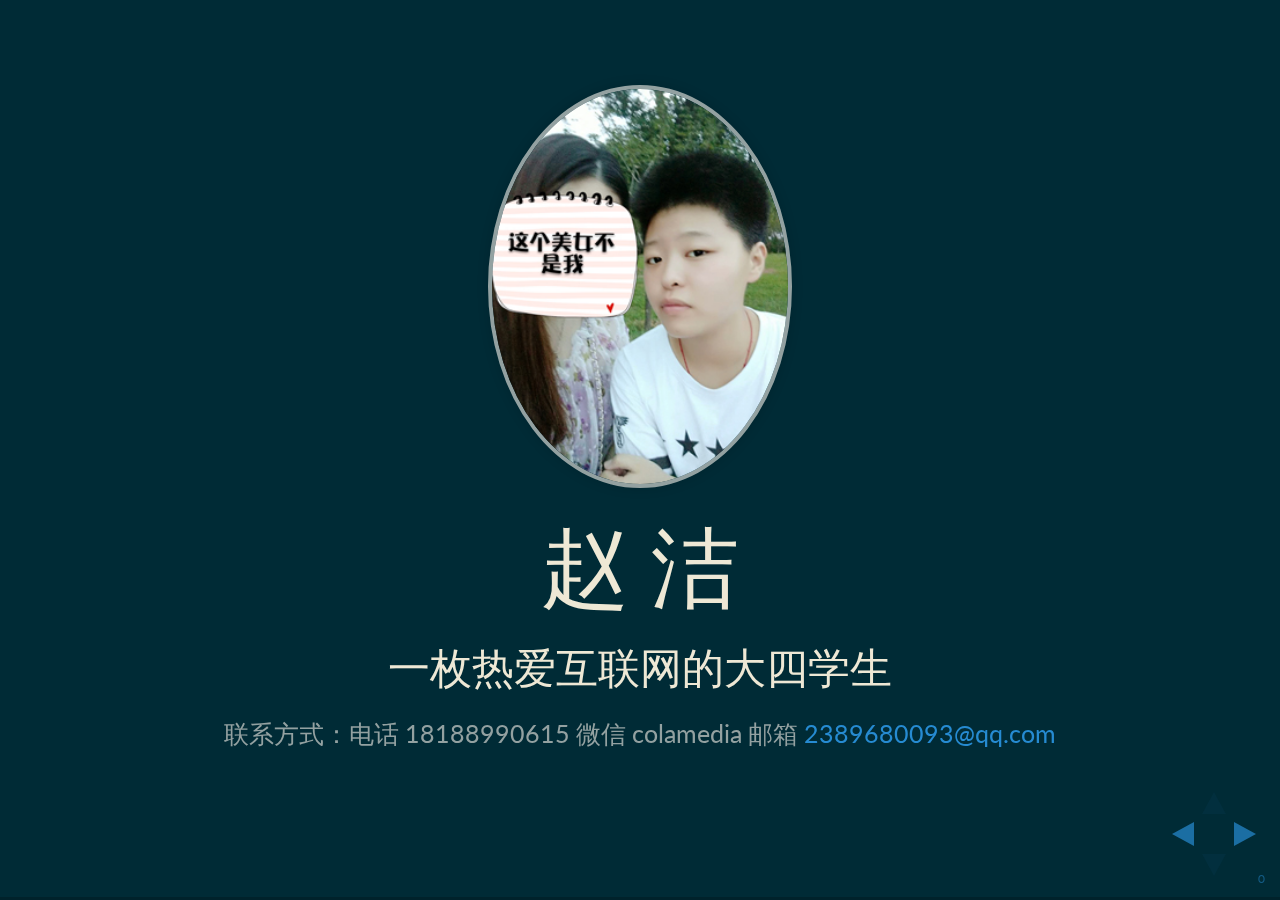
==== commit 2d836f12: "Update index.html" ====
--- a/index.html
+++ b/index.html
@@ -38,7 +38,7 @@
 				<section>
 					<img src="images/me.jpg" />
 					<h2>赵 洁</h2>
-					<h4>一枚将前端开发作为未来工作理想的大三学生</h4>
+					<h4>一枚热爱互联网的大四学生</h4>
 					<p>
 						<small>联系方式：电话 18188990615 微信 colamedia 邮箱 <a href="mailto:2389680093@qq.com">2389680093@qq.com</a></small>
 					</p>
@@ -48,7 +48,7 @@
 					<h2>学习经历</h2>
 					<h4>湖南师范大学<br/>
 						新媒体与信息网络专业（2012-2016）</h4>
-					<p>主要课程：网络技术基础、移动互联网技术、网页设计、Access数据库、C语言；新媒体理论、网络互动、网络传播学、新媒体经营、电子商务；Photoshop图像处理、3DMAX动画制作、视频剪辑与后期特效等；</p>
+					<p>主要课程：网络技术基础、移动互联网技术、网页设计、Access数据库、C语言；传播统计学、新媒体理论、网络互动、网络传播学、新媒体经营、电子商务；Photoshop图像处理、3DMAX动画制作、视频剪辑与后期特效等；</p>
 				
 				</section>
 					<section>
@@ -59,7 +59,7 @@
 				<section>
 					<h2>证书与荣誉</h2>
 					<p>
-						全国计算机等考二级C语言、全国计算机等考二级vfp数据库、全国计算机等考二级web程序设计（自学考了91）；省级学术刊物发表关于新媒体论文；
+						全国计算机等考二级C语言、全国计算机等考二级vfp数据库、全国计算机等考二级web程序设计（自学考了91）；英语六级；省级学术刊物发表关于新媒体论文；
 					</p>
 				</section>
 
@@ -79,13 +79,13 @@
 				<section>
 					<h2>其它说明</h2>
 					<p class="ano_instruction">
-						学习前端的道路上看过很多国内普及前端的书和视频教程，也啃过国外的大部头。然而，自学get到的知识像一粒粒珠子一样分散且进步较慢，希望芒果互娱能给予我一个关于前端开发的实习机会，我一定带着十二分热情参与到部门工作中，踏实认真的完成每一个任务，使知识珠子能够通过实践经验串联起来。
+						学习前端的道路上看过很多国内普及前端的书和视频教程，也啃过国外的大部头。然而，自学get到的知识像一粒粒珠子一样分散且进步较慢，希望芒果能给予我一个关于前端开发的实习机会，我一定带着十二分热情参与到部门工作中，踏实认真的完成每一个任务，使知识珠子能够通过实践经验串联起来。
 					</p>
 					<p class="ano_instruction">PS.大四11月底开学，且开学后仅每周五下午有课，因此可跟团队长期实习。</p>
 				</section>
 				<section style="text-align: left;">
 					<h1>Thanks!</h1>
-					<h3>真诚希望HR能给我一个技术实习的机会，加入到芒果互娱大家庭中，让梦想在芒果互娱启航。</h3>
+					<h3>真诚希望HR能给我一个实习的机会，加入到芒果大家庭中，让梦想在芒果启航。</h3>
 				</section>
 			</div>
 		</div>
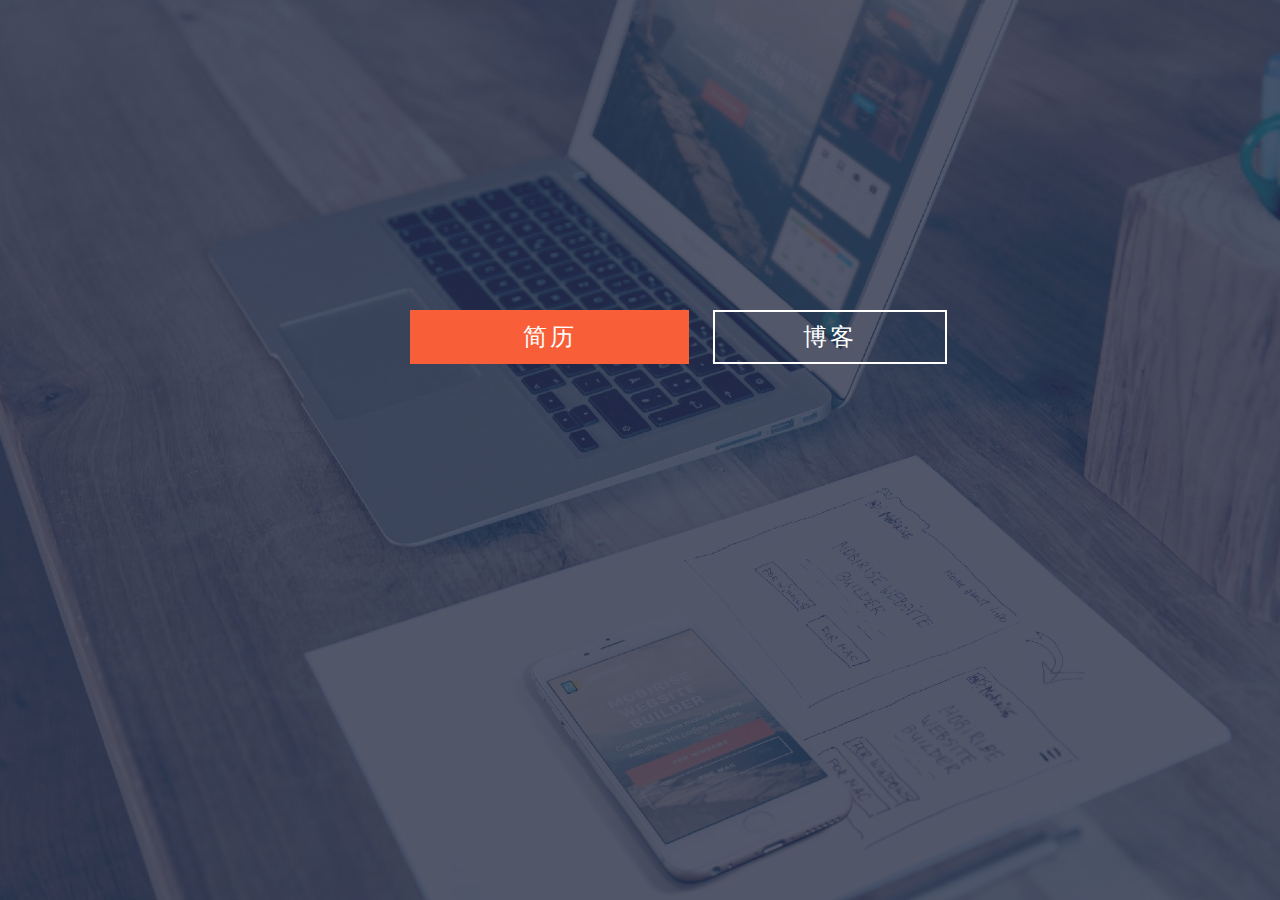
==== commit 1c8920a0: "update 2.0" ====
--- a/index.html
+++ b/index.html
@@ -1,125 +1,15 @@
 <!doctype html>
 <html lang="en">
-
-	<head>
-		<meta charset="utf-8">
-
-		<title>简历</title>
-
-		<meta name="description" content="A resume of ZhaoJie and thanks for reveal.js framework">
-		<meta name="author" content="zhaoJie">
-
-		<meta name="apple-mobile-web-app-capable" content="yes" />
-		<meta name="apple-mobile-web-app-status-bar-style" content="black-translucent" />
-
-		<meta name="viewport" content="width=device-width, initial-scale=1.0, maximum-scale=1.0, user-scalable=no, minimal-ui">
-
-		<link rel="stylesheet" href="css/reveal.css">
-		<link rel="stylesheet" href="css/theme/moon.css" id="theme">
-
-		<!-- Printing and PDF exports -->
-		<script>
-			var link = document.createElement( 'link' );
-			link.rel = 'stylesheet';
-			link.type = 'text/css';
-			link.href = window.location.search.match( /print-pdf/gi ) ? 'css/print/pdf.css' : 'css/print/paper.css';
-			document.getElementsByTagName( 'head' )[0].appendChild( link );
-		</script>
-
-		<!--[if lt IE 9]>
-		<script src="lib/js/html5shiv.js"></script>
-		<![endif]-->
-	</head>
-
-	<body>
-
-		<div class="reveal">
-			<div class="slides">
-				<section>
-					<img src="images/me.jpg" />
-					<h2>赵 洁</h2>
-					<h4>一枚热爱互联网的大四学生</h4>
-					<p>
-						<small>联系方式：电话 18188990615 微信 colamedia 邮箱 <a href="mailto:2389680093@qq.com">2389680093@qq.com</a></small>
-					</p>
-				</section>
-
-				<section>
-					<h2>学习经历</h2>
-					<h4>湖南师范大学<br/>
-						新媒体与信息网络专业（2012-2016）</h4>
-					<p>主要课程：网络技术基础、移动互联网技术、网页设计、Access数据库、C语言；传播统计学、新媒体理论、网络互动、网络传播学、新媒体经营、电子商务；Photoshop图像处理、3DMAX动画制作、视频剪辑与后期特效等；</p>
-				
-				</section>
-					<section>
-						<h2>已学的前端技能</h2>
-						<p>HTML、CSS(3)、javascript</p>
-						<p>可快速的手写代码(通常用sublime text3)将设计稿转成网页，并添加网页交互</p>
-					</section>
-				<section>
-					<h2>证书与荣誉</h2>
-					<p>
-						全国计算机等考二级C语言、全国计算机等考二级vfp数据库、全国计算机等考二级web程序设计（自学考了91）；英语六级；省级学术刊物发表关于新媒体论文；
-					</p>
-				</section>
-
-				<section>
-					<h2>实习经历</h2>
-					<p>
-						<em>2014.7-2014.9</em>　在长沙南广互动有限公司实习网页设计
-					</p>
-					<p>
-					<em>2015.5-2015.8</em>　在湖南广电总台实习新媒体运营　　　
-					</p>
-					<p>
-					<em>2014.5-2014.7</em>　在湖南大学千年弦歌团队做前端开发　
-					</p>
-				</section>
-
-				<section>
-					<h2>其它说明</h2>
-					<p class="ano_instruction">
-						学习前端的道路上看过很多国内普及前端的书和视频教程，也啃过国外的大部头。然而，自学get到的知识像一粒粒珠子一样分散且进步较慢，希望芒果能给予我一个关于前端开发的实习机会，我一定带着十二分热情参与到部门工作中，踏实认真的完成每一个任务，使知识珠子能够通过实践经验串联起来。
-					</p>
-					<p class="ano_instruction">PS.大四11月底开学，且开学后仅每周五下午有课，因此可跟团队长期实习。</p>
-				</section>
-				<section style="text-align: left;">
-					<h1>Thanks!</h1>
-					<h3>真诚希望HR能给我一个实习的机会，加入到芒果大家庭中，让梦想在芒果启航。</h3>
-				</section>
-			</div>
-		</div>
-
-		<script src="lib/js/head.min.js"></script>
-		<script src="js/reveal.js"></script>
-
-		<script>
-
-			// Full list of configuration options available at:
-			// https://github.com/hakimel/reveal.js#configuration
-			Reveal.initialize({
-				controls: true,
-				progress: true,
-				history: true,
-				center: true,
-
-				transition: 'slide', // none/fade/slide/convex/concave/zoom
- // Enable slide navigation via mouse wheel
-                mouseWheel: true,
-				loop: true,
-                slideNumber: true,
-				// Optional reveal.js plugins
-				dependencies: [
-					{ src: 'lib/js/classList.js', condition: function() { return !document.body.classList; } },
-					{ src: 'plugin/markdown/marked.js', condition: function() { return !!document.querySelector( '[data-markdown]' ); } },
-					{ src: 'plugin/markdown/markdown.js', condition: function() { return !!document.querySelector( '[data-markdown]' ); } },
-					{ src: 'plugin/highlight/highlight.js', async: true, condition: function() { return !!document.querySelector( 'pre code' ); }, callback: function() { hljs.initHighlightingOnLoad(); } },
-					{ src: 'plugin/zoom-js/zoom.js', async: true },
-					{ src: 'plugin/notes/notes.js', async: true }
-				]
-			});
-
-		</script>
-
-	</body>
-</html>
+<head>
+	<meta charset="UTF-8">
+	<link rel="stylesheet" type="text/css" href="style.css">
+	<title>城墙</title>
+</head>
+<body>
+<div class="overlay"></div>
+<div class="enter">
+	<a class="instruction" href="instruction/instruction.html" target="_blank">简历</a>
+	<a class="blog" href="blog/index.php" target="_blank">博客</a>
+</div>
+</body>
+</html>--- a/style.css
+++ b/style.css
@@ -0,0 +1,43 @@
+@keyframes entry
+{
+from {top:400px; opacity: 0;}
+to {top:300px; opacity: 1;}
+}
+@-moz-keyframes entry
+{
+from {top:400px;opacity: 0;}
+to {top:300px;opacity: 1;}
+}
+@-webkit-keyframes entry
+{
+from {top:400px;opacity: 0;}
+to {top:300px;opacity: 1;}
+}
+@-o-keyframes entry
+{
+from {top:400px;opacity: 0;}
+to {top:300px;opacity: 1;}
+}
+
+*{margin: 0; padding:0;}
+html{height: 100%;width: 100%;}
+body{background:url("images/bg.jpg") no-repeat; 
+background-size: cover; 
+background-position:50% 0;
+height: 100%; width: 100%;}
+.overlay{position: absolute; top: 0; bottom: 0; left: 0; right: 0;
+background: #28324e; opacity: 0.8;}
+.enter{height: 100px; width: 600px; /*border: 2px solid green;*/ position: absolute;
+top: 300px; left: 400px; animation:entry 1s; -moz-animation:entry 1s;
+-webkit-animation:entry 1s; 
+-o-animation:entry 1s; }
+.enter a{display: inline-block;text-align: center; line-height: 50px;
+color: #fff; font-family:"微软雅黑"; text-decoration: none;
+font-size: 24px; margin: 10px; letter-spacing: 3px; 
+transition:all 0.2s ease-in-out 0s;}
+.instruction{width: 275px; height: 50px; background: #f85f39;
+ border: 2px solid #f85f39;
+}
+.blog{width: 230px; height: 50px; border: 2px solid #fff;}
+.instruction:hover{background: #27AE60; border-color: #27AE60;}
+.blog:hover{background: #fff; color: #28324e;}